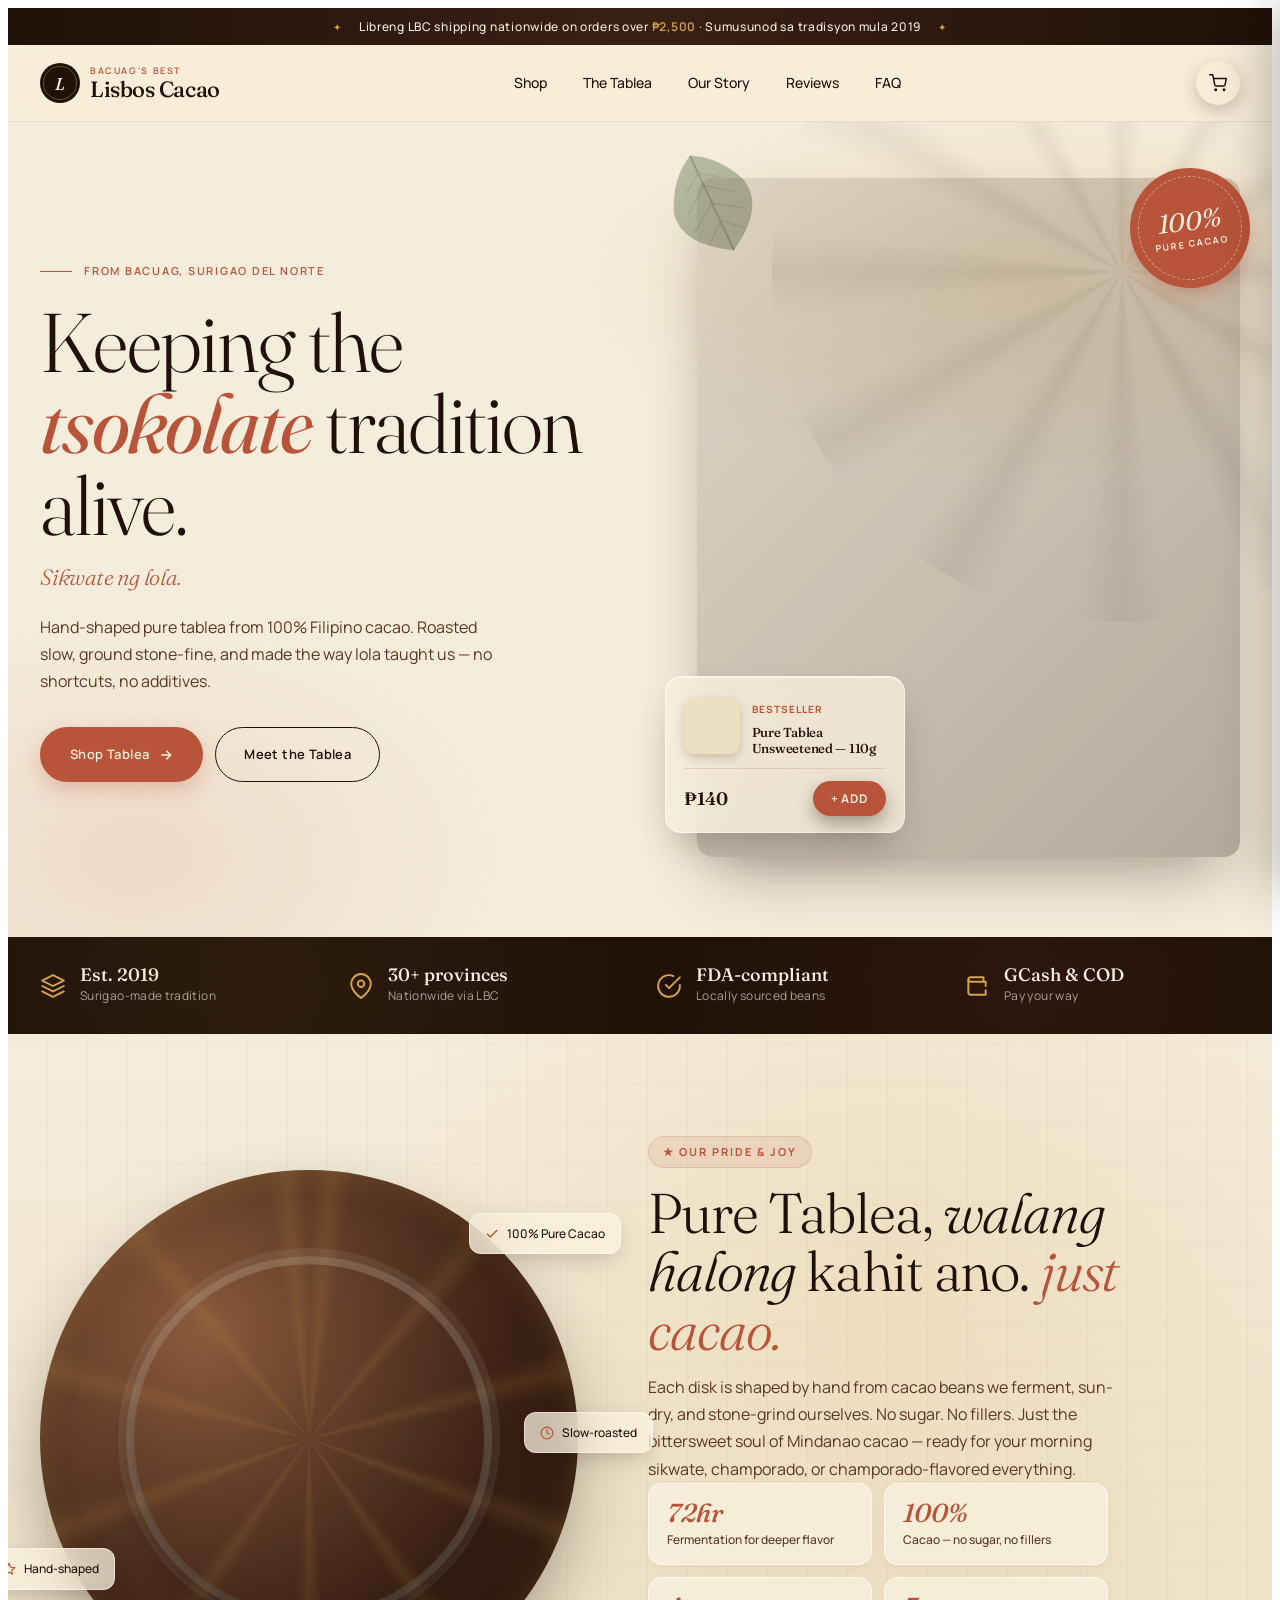
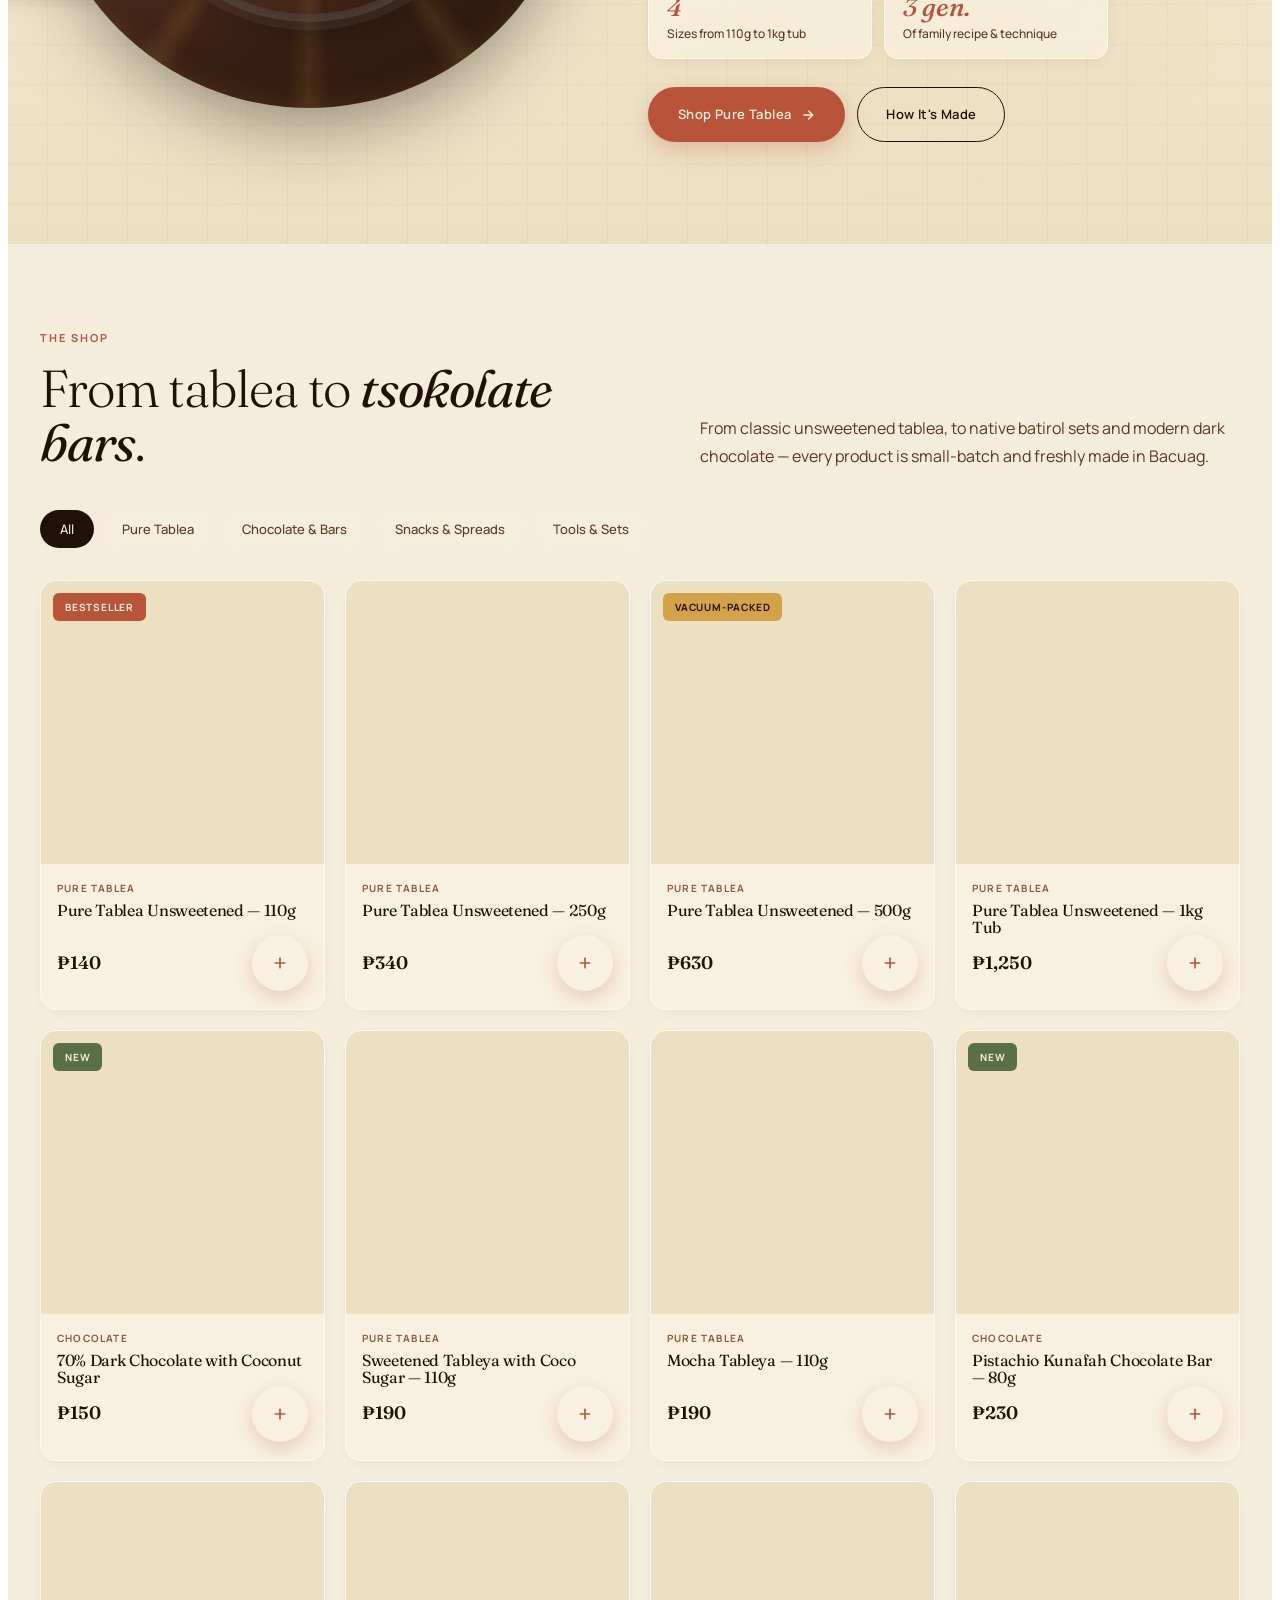
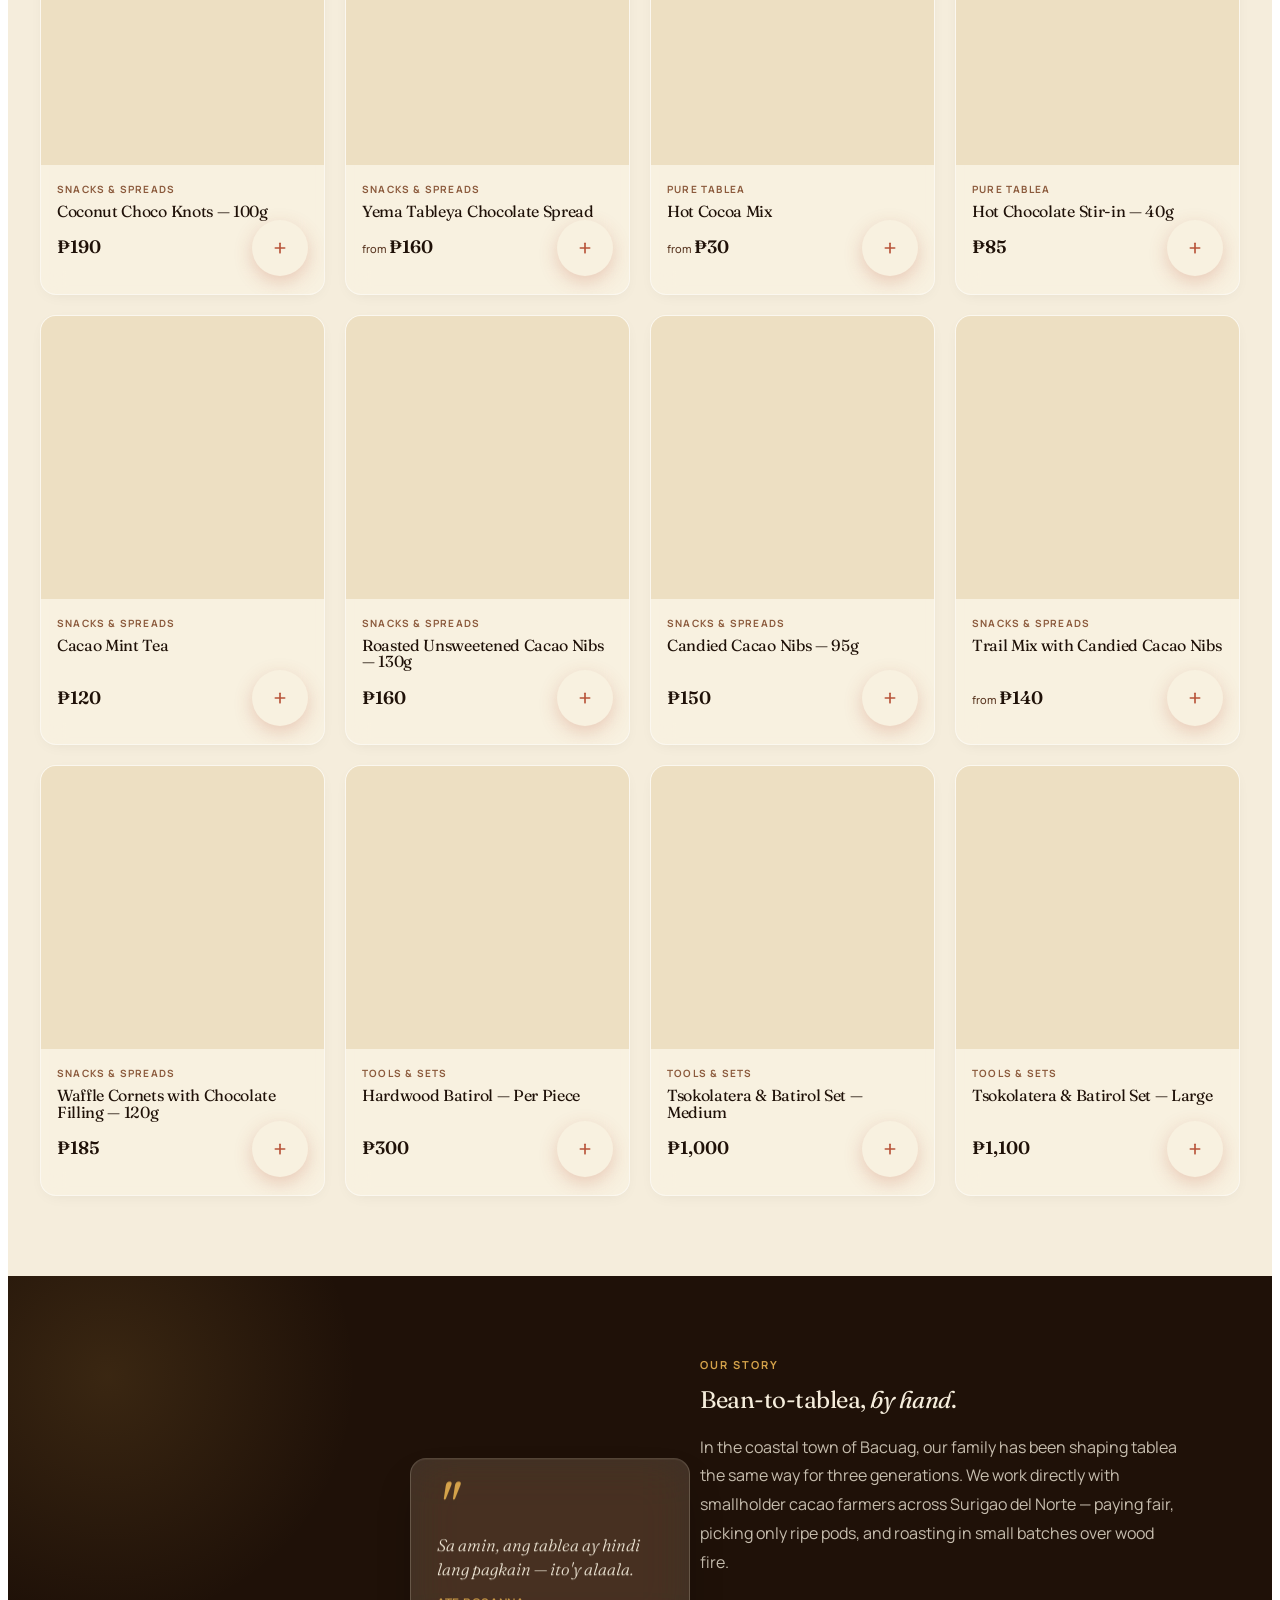
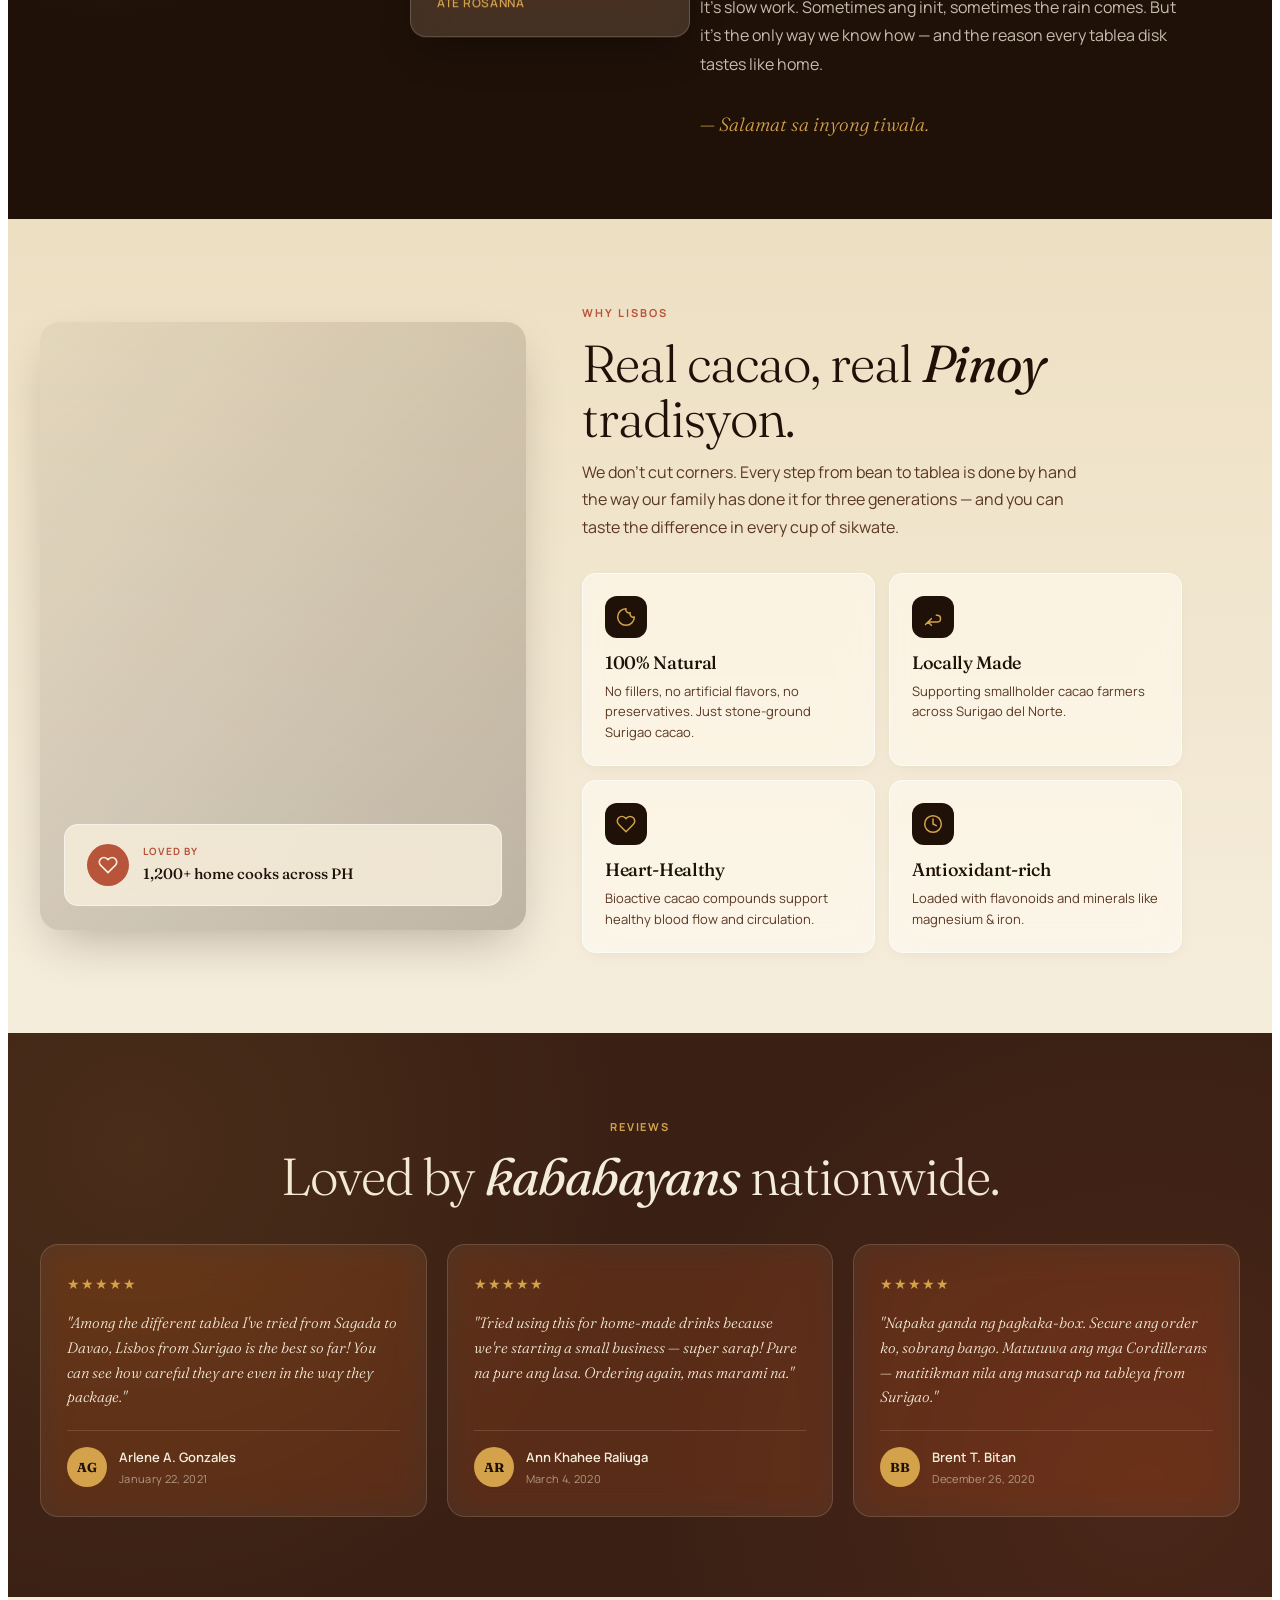
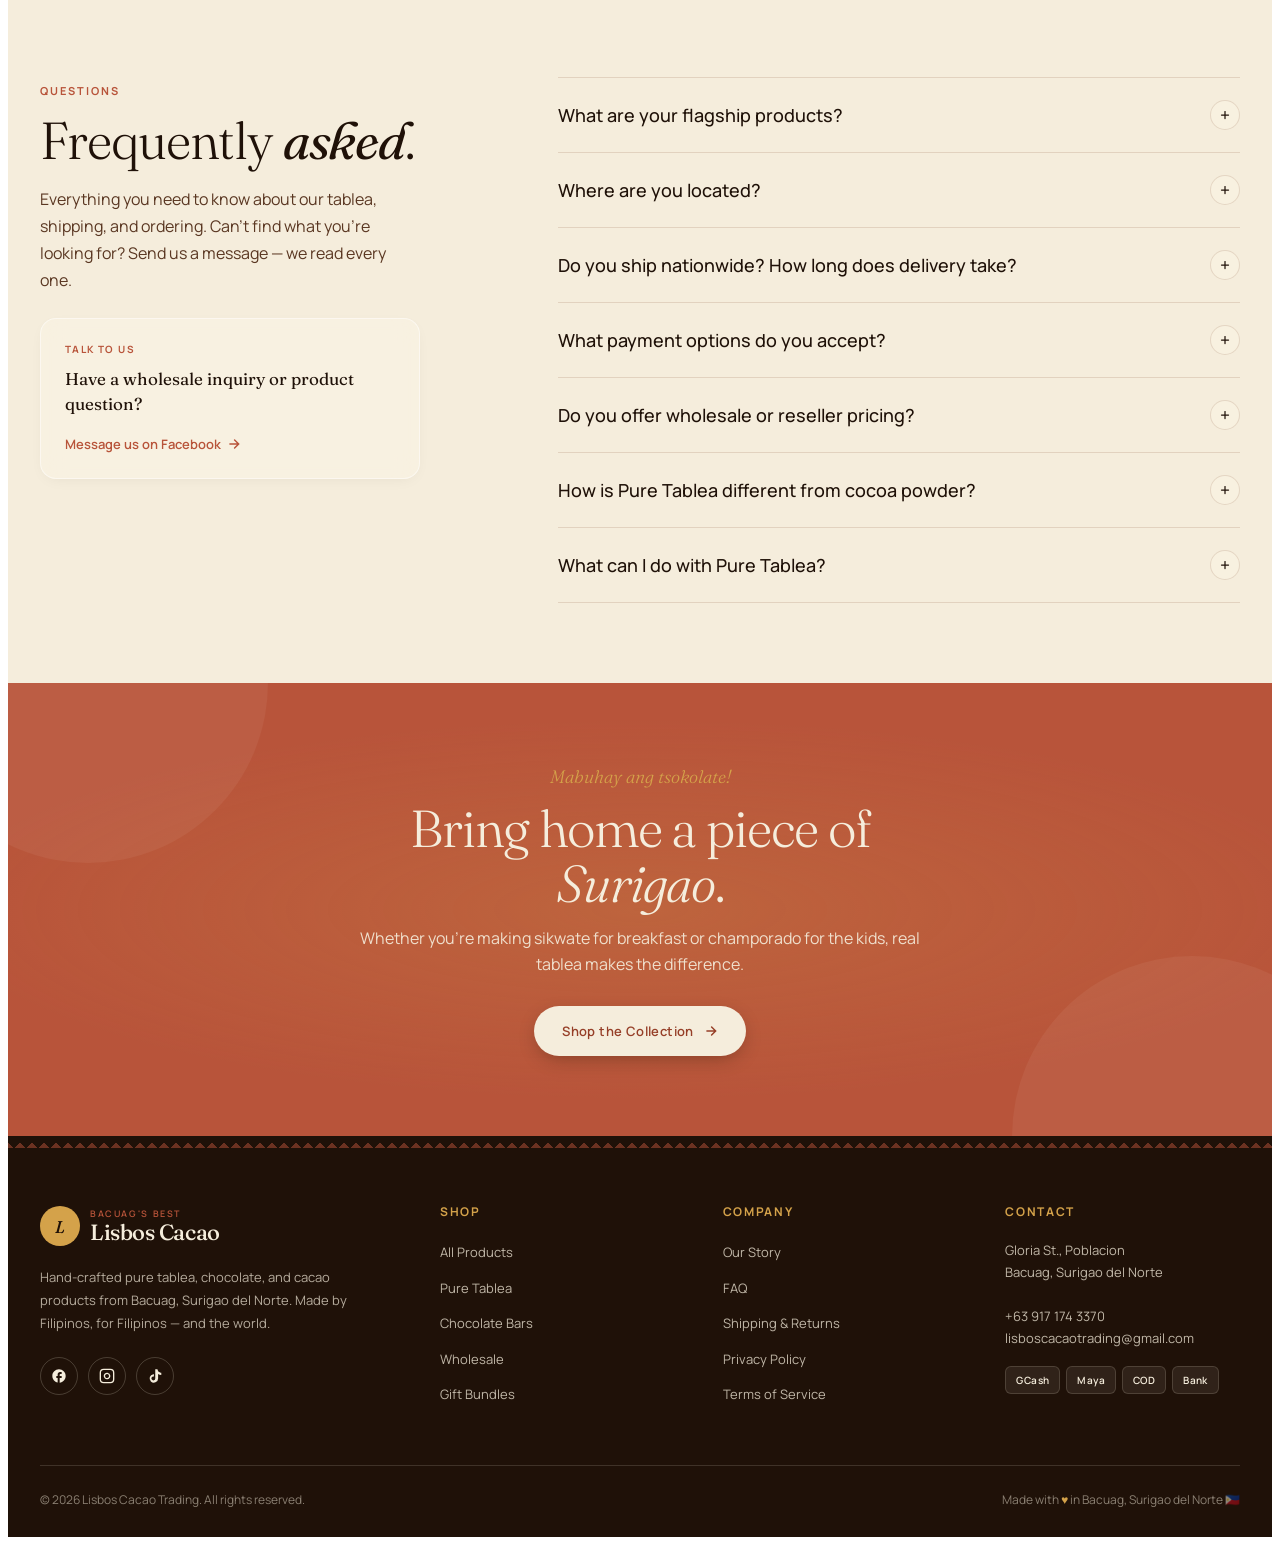
==== index.html @ 941c49b7 "Initial Lisbos Cacao website" ====
<!DOCTYPE html>
<html lang="en">
<head>
    <meta charset="UTF-8">
    <meta name="viewport" content="width=device-width, initial-scale=1.0">
    <title>Lisbos Cacao</title>

    <link rel="preconnect" href="https://fonts.googleapis.com">
    <link rel="preconnect" href="https://fonts.gstatic.com" crossorigin>

    <link rel="stylesheet" href="./css/style.css">
</head>
<body>

  <div class="lc-checkout-modal" id="lcCheckoutModal">
  <div class="lc-checkout-box">
    <button class="lc-checkout-close" onclick="lcCloseCheckout()">×</button>

    <h3>Checkout</h3>
    <p class="lc-checkout-sub">Complete your order details below.</p>

    <form id="lcCheckoutForm">
      <input type="text" id="lcCustomerName" placeholder="Full name" required>
      <input type="tel" id="lcCustomerPhone" placeholder="Phone number" required>
      <textarea id="lcCustomerAddress" placeholder="Complete delivery address" required></textarea>

      <select id="lcPaymentMethod" required>
        <option value="">Select payment method</option>
        <option value="GCash">GCash</option>
        <option value="COD">Cash on Delivery</option>
      </select>

      <textarea id="lcOrderNotes" placeholder="Order notes (optional)"></textarea>

      <button type="submit" class="lc-btn lc-btn-primary">
        Confirm & Send via Messenger
      </button>
    </form>
  </div>
</div>
  <div class="lc-app">

  <div class="lc-announce">
    <span>Libreng LBC shipping nationwide on orders over <strong>₱2,500</strong> · Sumusunod sa tradisyon mula 2019</span>
  </div>

  <header class="lc-header">
    <nav class="lc-nav">
      <a href="#" class="lc-logo">
        <span class="lc-logo-mark">L</span>
        <span class="lc-logo-text">
          <small>Bacuag's Best</small>
          <span>Lisbos Cacao</span>
        </span>
      </a>
      <ul class="lc-nav-links">
        <li><a href="#shop">Shop</a></li>
        <li><a href="#featured">The Tablea</a></li>
        <li><a href="#story">Our Story</a></li>
        <li><a href="#reviews">Reviews</a></li>
        <li><a href="#faq">FAQ</a></li>
      </ul>
      <div class="lc-nav-actions">
        <button class="lc-cart-btn" onclick="lcOpenCart()" aria-label="Open cart">
          <svg width="18" height="18" viewBox="0 0 24 24" fill="none" stroke="currentColor" stroke-width="2" stroke-linecap="round" stroke-linejoin="round"><circle cx="9" cy="21" r="1"/><circle cx="20" cy="21" r="1"/><path d="M1 1h4l2.68 13.39a2 2 0 0 0 2 1.61h9.72a2 2 0 0 0 2-1.61L23 6H6"/></svg>
          <span class="lc-cart-count lc-hidden" id="lcCartCount">0</span>
        </button>
        <button class="lc-mobile-toggle" aria-label="Menu">
          <svg width="20" height="20" viewBox="0 0 24 24" fill="none" stroke="currentColor" stroke-width="2"><line x1="3" y1="12" x2="21" y2="12"/><line x1="3" y1="6" x2="21" y2="6"/><line x1="3" y1="18" x2="21" y2="18"/></svg>
        </button>
      </div>
    </nav>
  </header>

  <section class="lc-hero">
    <div class="lc-hero-rays"></div>
    <div class="lc-hero-inner">
      <div>
        <div class="lc-hero-tag">From Bacuag, Surigao del Norte</div>
        <h1>Keeping the <em>tsokolate</em> tradition alive.</h1>
        <div class="lc-hero-sub">Sikwate ng lola.</div>
        <p>Hand-shaped pure tablea from 100% Filipino cacao. Roasted slow, ground stone-fine, and made the way lola taught us — no shortcuts, no additives.</p>
        <div class="lc-hero-ctas">
          <a href="#shop" class="lc-btn lc-btn-primary">
            Shop Tablea
            <svg width="14" height="14" viewBox="0 0 24 24" fill="none" stroke="currentColor" stroke-width="2.5" stroke-linecap="round"><path d="M5 12h14M13 5l7 7-7 7"/></svg>
          </a>
          <a href="#featured" class="lc-btn lc-btn-outline">Meet the Tablea</a>
        </div>
      </div>
      <div class="lc-hero-visual">
        <svg class="lc-hero-leaf" viewBox="0 0 100 100" fill="none">
          <path d="M50 10 Q70 20 80 45 Q85 70 50 90 Q15 70 20 45 Q30 20 50 10 Z" fill="#5A6E47" opacity="0.8"/>
          <path d="M50 10 L50 90" stroke="#3D4D31" stroke-width="1.5"/>
          <path d="M50 25 L35 35 M50 35 L30 50 M50 50 L28 65 M50 65 L35 78 M50 25 L65 35 M50 35 L70 50 M50 50 L72 65 M50 65 L65 78" stroke="#3D4D31" stroke-width="0.8" opacity="0.7"/>
        </svg>
        <div class="lc-hero-img-main"></div>
        <div class="lc-hero-stamp">
          <span class="big">100%</span>
          <span class="small">Pure Cacao</span>
        </div>
        <div class="lc-hero-card">
          <div class="lc-hero-card-top">
            <div class="lc-hero-card-img"></div>
            <div class="lc-hero-card-info">
              <small>Bestseller</small>
              <h4>Pure Tablea Unsweetened — 110g</h4>
            </div>
          </div>
          <div class="lc-hero-card-bottom">
            <div class="lc-hero-card-price">₱140</div>
            <button class="lc-hero-card-btn" onclick="lcAddToCart(1)">+ Add</button>
          </div>
        </div>
      </div>
    </div>
  </section>

  <section class="lc-trust">
    <div class="lc-trust-inner">
      <div class="lc-trust-item">
        <svg width="26" height="26" viewBox="0 0 24 24" fill="none" stroke="currentColor" stroke-width="1.8" stroke-linecap="round" stroke-linejoin="round"><path d="M12 2L2 7l10 5 10-5-10-5z"/><path d="M2 17l10 5 10-5"/><path d="M2 12l10 5 10-5"/></svg>
        <div><strong>Est. 2019</strong><span>Surigao-made tradition</span></div>
      </div>
      <div class="lc-trust-item">
        <svg width="26" height="26" viewBox="0 0 24 24" fill="none" stroke="currentColor" stroke-width="1.8" stroke-linecap="round" stroke-linejoin="round"><path d="M21 10c0 7-9 13-9 13s-9-6-9-13a9 9 0 0 1 18 0z"/><circle cx="12" cy="10" r="3"/></svg>
        <div><strong>30+ provinces</strong><span>Nationwide via LBC</span></div>
      </div>
      <div class="lc-trust-item">
        <svg width="26" height="26" viewBox="0 0 24 24" fill="none" stroke="currentColor" stroke-width="1.8" stroke-linecap="round" stroke-linejoin="round"><path d="M22 11.08V12a10 10 0 1 1-5.93-9.14"/><polyline points="22 4 12 14.01 9 11.01"/></svg>
        <div><strong>FDA-compliant</strong><span>Locally sourced beans</span></div>
      </div>
      <div class="lc-trust-item">
        <svg width="26" height="26" viewBox="0 0 24 24" fill="none" stroke="currentColor" stroke-width="1.8" stroke-linecap="round" stroke-linejoin="round"><path d="M20 12V8H6a2 2 0 0 1-2-2c0-1.1.9-2 2-2h12v4"/><path d="M4 6v12c0 1.1.9 2 2 2h14v-4"/></svg>
        <div><strong>GCash &amp; COD</strong><span>Pay your way</span></div>
      </div>
    </div>
  </section>

  <section class="lc-featured" id="featured">
    <div class="lc-featured-inner">
      <div class="lc-featured-visual">
        <div class="lc-featured-circle"></div>
        <div class="lc-featured-product"></div>
        <div class="lc-chip-float lc-chip-1">
          <svg width="14" height="14" viewBox="0 0 24 24" fill="none" stroke="currentColor" stroke-width="2.5" stroke-linecap="round"><polyline points="20 6 9 17 4 12"/></svg>
          100% Pure Cacao
        </div>
        <div class="lc-chip-float lc-chip-2">
          <svg width="14" height="14" viewBox="0 0 24 24" fill="none" stroke="currentColor" stroke-width="2" stroke-linecap="round" stroke-linejoin="round"><path d="M12 2L9 9l-7 .75L7.5 14l-1.5 7L12 17.75 18 21l-1.5-7L22 9.75 15 9z"/></svg>
          Hand-shaped
        </div>
        <div class="lc-chip-float lc-chip-3">
          <svg width="14" height="14" viewBox="0 0 24 24" fill="none" stroke="currentColor" stroke-width="2" stroke-linecap="round" stroke-linejoin="round"><circle cx="12" cy="12" r="10"/><path d="M12 6v6l4 2"/></svg>
          Slow-roasted
        </div>
      </div>
      <div class="lc-featured-content">
        <span class="lc-featured-eyebrow">★ Our Pride &amp; Joy</span>
        <h2>Pure Tablea, <em>walang halong</em> kahit ano. <span class="lc-just">just cacao.</span></h2>
        <p class="lc-featured-sub">Each disk is shaped by hand from cacao beans we ferment, sun-dry, and stone-grind ourselves. No sugar. No fillers. Just the bittersweet soul of Mindanao cacao — ready for your morning sikwate, champorado, or champorado-flavored everything.</p>
        <div class="lc-featured-facts">
          <div class="lc-fact">
            <div class="lc-fact-num"><em>72hr</em></div>
            <div class="lc-fact-lbl">Fermentation for deeper flavor</div>
          </div>
          <div class="lc-fact">
            <div class="lc-fact-num"><em>100%</em></div>
            <div class="lc-fact-lbl">Cacao — no sugar, no fillers</div>
          </div>
          <div class="lc-fact">
            <div class="lc-fact-num"><em>4</em></div>
            <div class="lc-fact-lbl">Sizes from 110g to 1kg tub</div>
          </div>
          <div class="lc-fact">
            <div class="lc-fact-num"><em>3 gen.</em></div>
            <div class="lc-fact-lbl">Of family recipe &amp; technique</div>
          </div>
        </div>
        <div class="lc-hero-ctas">
          <a href="#shop" class="lc-btn lc-btn-primary">
            Shop Pure Tablea
            <svg width="14" height="14" viewBox="0 0 24 24" fill="none" stroke="currentColor" stroke-width="2.5" stroke-linecap="round"><path d="M5 12h14M13 5l7 7-7 7"/></svg>
          </a>
          <a href="#story" class="lc-btn lc-btn-outline">How It's Made</a>
        </div>
      </div>
    </div>
  </section>

  <section class="lc-section" id="shop">
    <div class="lc-section-head-row">
      <div>
        <div class="lc-section-eyebrow">The Shop</div>
        <h2>From tablea to <em>tsokolate bars</em>.</h2>
      </div>
      <p class="lc-section-intro">From classic unsweetened tablea, to native batirol sets and modern dark chocolate — every product is small-batch and freshly made in Bacuag.</p>
    </div>

    <div class="lc-filter-row" id="lcFilters">
      <button class="lc-chip lc-active" data-cat="all">All</button>
      <button class="lc-chip" data-cat="tablea">Pure Tablea</button>
      <button class="lc-chip" data-cat="chocolate">Chocolate &amp; Bars</button>
      <button class="lc-chip" data-cat="snacks">Snacks &amp; Spreads</button>
      <button class="lc-chip" data-cat="tools">Tools &amp; Sets</button>
    </div>

    <div class="lc-products-grid" id="lcProductsGrid"></div>
  </section>

  <section class="lc-story" id="story">
    <div class="lc-story-grid">
      <div class="lc-story-img">
        <div class="lc-story-quote">
          <div class="lc-story-quote-mark">"</div>
          <p>Sa amin, ang tablea ay hindi lang pagkain — ito'y alaala.</p>
          <div class="lc-story-quote-author">ATE ROSANNA</div>
        </div>
      </div>
      <div class="lc-story-content">
        <div class="lc-section-eyebrow">Our Story</div>
        <h2>Bean-to-tablea, <em>by hand</em>.</h2>
        <p>In the coastal town of Bacuag, our family has been shaping tablea the same way for three generations. We work directly with smallholder cacao farmers across Surigao del Norte — paying fair, picking only ripe pods, and roasting in small batches over wood fire.</p>
        <p>It's slow work. Sometimes ang init, sometimes the rain comes. But it's the only way we know how — and the reason every tablea disk tastes like home.</p>
        <div class="lc-story-sign">— Salamat sa inyong tiwala.</div>
      </div>
    </div>
  </section>

  <section class="lc-why-section" id="why">
    <div class="lc-section">
      <div class="lc-why-grid">
        <div class="lc-why-image">
          <div class="lc-why-image-badge">
            <div class="lc-why-image-badge-icon">
              <svg width="20" height="20" viewBox="0 0 24 24" fill="none" stroke="currentColor" stroke-width="2" stroke-linecap="round" stroke-linejoin="round"><path d="M20.84 4.61a5.5 5.5 0 0 0-7.78 0L12 5.67l-1.06-1.06a5.5 5.5 0 0 0-7.78 7.78l1.06 1.06L12 21.23l7.78-7.78 1.06-1.06a5.5 5.5 0 0 0 0-7.78z"/></svg>
            </div>
            <div class="lc-why-image-badge-text">
              <small>Loved by</small>
              <strong>1,200+ home cooks across PH</strong>
            </div>
          </div>
        </div>
        <div class="lc-why-content">
          <div class="lc-section-eyebrow">Why Lisbos</div>
          <h2>Real cacao, real <em>Pinoy</em> tradisyon.</h2>
          <p>We don't cut corners. Every step from bean to tablea is done by hand the way our family has done it for three generations — and you can taste the difference in every cup of sikwate.</p>
          <div class="lc-why-cards">
            <div class="lc-why-card">
              <div class="lc-why-icon">
                <svg width="20" height="20" viewBox="0 0 24 24" fill="none" stroke="currentColor" stroke-width="1.8" stroke-linecap="round" stroke-linejoin="round"><path d="M12 2a10 10 0 1 0 10 10 4 4 0 0 1-5-5 4 4 0 0 1-5-5z"/></svg>
              </div>
              <h3>100% Natural</h3>
              <p>No fillers, no artificial flavors, no preservatives. Just stone-ground Surigao cacao.</p>
            </div>
            <div class="lc-why-card">
              <div class="lc-why-icon">
                <svg width="20" height="20" viewBox="0 0 24 24" fill="none" stroke="currentColor" stroke-width="1.8" stroke-linecap="round" stroke-linejoin="round"><path d="M3 21l3-3m0 0l4-4m-4 4l4 4m-4-4h11a4 4 0 0 0 0-8h-1"/></svg>
              </div>
              <h3>Locally Made</h3>
              <p>Supporting smallholder cacao farmers across Surigao del Norte.</p>
            </div>
            <div class="lc-why-card">
              <div class="lc-why-icon">
                <svg width="20" height="20" viewBox="0 0 24 24" fill="none" stroke="currentColor" stroke-width="1.8" stroke-linecap="round" stroke-linejoin="round"><path d="M20.84 4.61a5.5 5.5 0 0 0-7.78 0L12 5.67l-1.06-1.06a5.5 5.5 0 0 0-7.78 7.78l1.06 1.06L12 21.23l7.78-7.78 1.06-1.06a5.5 5.5 0 0 0 0-7.78z"/></svg>
              </div>
              <h3>Heart-Healthy</h3>
              <p>Bioactive cacao compounds support healthy blood flow and circulation.</p>
            </div>
            <div class="lc-why-card">
              <div class="lc-why-icon">
                <svg width="20" height="20" viewBox="0 0 24 24" fill="none" stroke="currentColor" stroke-width="1.8" stroke-linecap="round" stroke-linejoin="round"><circle cx="12" cy="12" r="10"/><path d="M12 6v6l4 2"/></svg>
              </div>
              <h3>Antioxidant-rich</h3>
              <p>Loaded with flavonoids and minerals like magnesium &amp; iron.</p>
            </div>
          </div>
        </div>
      </div>
    </div>
  </section>

  <section class="lc-reviews-section" id="reviews">
    <div class="lc-section">
      <div class="lc-section-head-center">
        <div class="lc-section-eyebrow">Reviews</div>
        <h2>Loved by <em>kababayans</em> nationwide.</h2>
      </div>
      <div class="lc-reviews-grid">
        <div class="lc-review-card">
          <div class="lc-review-stars">★★★★★</div>
          <blockquote>"Among the different tablea I've tried from Sagada to Davao, Lisbos from Surigao is the best so far! You can see how careful they are even in the way they package."</blockquote>
          <div class="lc-review-meta">
            <div class="lc-review-avatar">AG</div>
            <div>
              <div class="lc-review-name">Arlene A. Gonzales</div>
              <div class="lc-review-date">January 22, 2021</div>
            </div>
          </div>
        </div>
        <div class="lc-review-card">
          <div class="lc-review-stars">★★★★★</div>
          <blockquote>"Tried using this for home-made drinks because we're starting a small business — super sarap! Pure na pure ang lasa. Ordering again, mas marami na."</blockquote>
          <div class="lc-review-meta">
            <div class="lc-review-avatar">AR</div>
            <div>
              <div class="lc-review-name">Ann Khahee Raliuga</div>
              <div class="lc-review-date">March 4, 2020</div>
            </div>
          </div>
        </div>
        <div class="lc-review-card">
          <div class="lc-review-stars">★★★★★</div>
          <blockquote>"Napaka ganda ng pagkaka-box. Secure ang order ko, sobrang bango. Matutuwa ang mga Cordillerans — matitikman nila ang masarap na tableya from Surigao."</blockquote>
          <div class="lc-review-meta">
            <div class="lc-review-avatar">BB</div>
            <div>
              <div class="lc-review-name">Brent T. Bitan</div>
              <div class="lc-review-date">December 26, 2020</div>
            </div>
          </div>
        </div>
      </div>
    </div>
  </section>

  <section class="lc-faq-section" id="faq">
    <div class="lc-section">
      <div class="lc-faq-grid">
        <div class="lc-faq-side">
          <div class="lc-section-eyebrow">Questions</div>
          <h2>Frequently <em>asked</em>.</h2>
          <p>Everything you need to know about our tablea, shipping, and ordering. Can't find what you're looking for? Send us a message — we read every one.</p>
          <div class="lc-faq-contact">
            <small>Talk to us</small>
            <p>Have a wholesale inquiry or product question?</p>
            <a href="https://www.facebook.com/lisbostablea/" target="_blank" rel="noopener">
              Message us on Facebook
              <svg width="14" height="14" viewBox="0 0 24 24" fill="none" stroke="currentColor" stroke-width="2.5" stroke-linecap="round"><path d="M5 12h14M13 5l7 7-7 7"/></svg>
            </a>
          </div>
        </div>
        <div class="lc-faq-list" id="lcFaqList"></div>
      </div>
    </div>
  </section>

  <section class="lc-cta-strip">
    <div class="lc-cta-inner">
      <div class="lc-cta-strip-tag">Mabuhay ang tsokolate!</div>
      <h2>Bring home a piece of <em>Surigao</em>.</h2>
      <p>Whether you're making sikwate for breakfast or champorado for the kids, real tablea makes the difference.</p>
      <a href="#shop" class="lc-btn lc-btn-primary">
        Shop the Collection
        <svg width="14" height="14" viewBox="0 0 24 24" fill="none" stroke="currentColor" stroke-width="2.5" stroke-linecap="round"><path d="M5 12h14M13 5l7 7-7 7"/></svg>
      </a>
    </div>
  </section>

  <footer class="lc-footer">
    <div class="lc-footer-grid">
      <div class="lc-footer-brand">
        <a href="#" class="lc-logo">
          <span class="lc-logo-mark">L</span>
          <span class="lc-logo-text">
            <small>Bacuag's Best</small>
            <span>Lisbos Cacao</span>
          </span>
        </a>
        <p>Hand-crafted pure tablea, chocolate, and cacao products from Bacuag, Surigao del Norte. Made by Filipinos, for Filipinos — and the world.</p>
        <div class="lc-footer-socials">
          <a href="https://www.facebook.com/lisbostablea/" aria-label="Facebook">
            <svg width="16" height="16" viewBox="0 0 24 24" fill="currentColor"><path d="M22 12c0-5.52-4.48-10-10-10S2 6.48 2 12c0 4.84 3.44 8.87 8 9.8V15H8v-3h2V9.5C10 7.57 11.57 6 13.5 6H16v3h-2c-.55 0-1 .45-1 1v2h3v3h-3v6.95c5.05-.5 9-4.76 9-9.95z"/></svg>
          </a>
          <a href="#" aria-label="Instagram">
            <svg width="16" height="16" viewBox="0 0 24 24" fill="none" stroke="currentColor" stroke-width="2"><rect x="2" y="2" width="20" height="20" rx="5" ry="5"/><path d="M16 11.37A4 4 0 1 1 12.63 8 4 4 0 0 1 16 11.37z"/><line x1="17.5" y1="6.5" x2="17.51" y2="6.5"/></svg>
          </a>
          <a href="#" aria-label="TikTok">
            <svg width="16" height="16" viewBox="0 0 24 24" fill="currentColor"><path d="M19.59 6.69a4.83 4.83 0 0 1-3.77-4.25V2h-3.45v13.67a2.89 2.89 0 0 1-5.2 1.74 2.89 2.89 0 0 1 2.31-4.64 2.93 2.93 0 0 1 .88.13V9.4a6.84 6.84 0 0 0-1-.05A6.33 6.33 0 0 0 5.8 20.1a6.34 6.34 0 0 0 10.86-4.43V9.06a8.16 8.16 0 0 0 4.77 1.52v-3.4a4.85 4.85 0 0 1-1.84-.49z"/></svg>
          </a>
        </div>  
      </div>
      <div class="lc-footer-col">
        <h4>Shop</h4>
        <ul>
          <li><a href="#shop">All Products</a></li>
          <li><a href="#shop">Pure Tablea</a></li>
          <li><a href="#shop">Chocolate Bars</a></li>
          <li><a href="#shop">Wholesale</a></li>
          <li><a href="#shop">Gift Bundles</a></li>
        </ul>
      </div>
      <div class="lc-footer-col">
        <h4>Company</h4>
        <ul>
          <li><a href="#story">Our Story</a></li>
          <li><a href="#faq">FAQ</a></li>
          <li><a href="#">Shipping &amp; Returns</a></li>
          <li><a href="#">Privacy Policy</a></li>
          <li><a href="#">Terms of Service</a></li>
        </ul>
      </div>
      <div class="lc-footer-col">
        <h4>Contact</h4>
        <p>Gloria St., Poblacion<br>Bacuag, Surigao del Norte<br><br>+63 917 174 3370<br>lisboscacaotrading@gmail.com</p>
        <div class="lc-payment-row">
          <span class="lc-pay-badge">GCash</span>
          <span class="lc-pay-badge">Maya</span>
          <span class="lc-pay-badge">COD</span>
          <span class="lc-pay-badge">Bank</span>
        </div>
      </div>
    </div>
    <div class="lc-footer-bottom">
      <div>© 2026 Lisbos Cacao Trading. All rights reserved.</div>
      <div>Made with <span>♥</span> in Bacuag, Surigao del Norte 🇵🇭</div>
    </div>
  </footer>

  <div class="lc-cart-overlay" id="lcCartOverlay" onclick="lcCloseCart()"></div>
  <aside class="lc-cart-drawer" id="lcCartDrawer" aria-label="Shopping cart">
    <div class="lc-cart-head">
      <h3>Your Cart</h3>
      <button class="lc-close-cart" onclick="lcCloseCart()" aria-label="Close cart">
        <svg width="16" height="16" viewBox="0 0 24 24" fill="none" stroke="currentColor" stroke-width="2.5" stroke-linecap="round"><line x1="18" y1="6" x2="6" y2="18"/><line x1="6" y1="6" x2="18" y2="18"/></svg>
      </button>
    </div>
    <div class="lc-cart-items" id="lcCartItems"></div>
    <div class="lc-cart-foot" id="lcCartFoot" style="display:none;">
      <div class="lc-cart-row"><span>Subtotal</span><span id="lcSubtotal">₱0.00</span></div>
      <div class="lc-cart-row"><span>Shipping</span><span id="lcShipping">Calculated at checkout</span></div>
      <div class="lc-cart-row lc-total"><span>Total</span><span id="lcTotal">₱0.00</span></div>
      <button class="lc-btn lc-btn-primary" onclick="lcCheckout()">
        Checkout
        <svg width="14" height="14" viewBox="0 0 24 24" fill="none" stroke="currentColor" stroke-width="2.5" stroke-linecap="round"><path d="M5 12h14M13 5l7 7-7 7"/></svg>
      </button>
      <div class="lc-shipping-note">Free LBC shipping on orders ₱2,500+ · COD &amp; GCash accepted</div>
    </div>
  </aside>

  <div class="lc-toast" id="lcToast">
    <svg width="16" height="16" viewBox="0 0 24 24" fill="none" stroke="currentColor" stroke-width="2.5" stroke-linecap="round" stroke-linejoin="round"><polyline points="20 6 9 17 4 12"/></svg>
    <span id="lcToastText">Added to cart</span>
  </div>

</div>
<script src="./js/main.js"></script>
</body>
</html>
---- css/style.css ----
@import url('https://fonts.googleapis.com/css2?family=Fraunces:ital,opsz,wght@0,9..144,300..700;1,9..144,300..700&family=Manrope:wght@300..700&display=swap');

.lc-app, .lc-app * { box-sizing: border-box; }
.lc-app {
  --lc-cream: #F5EDDC;
  --lc-cream-light: #FAF3E3;
  --lc-cream-warm: #EDDFC2;
  --lc-cocoa-dark: #1F1108;
  --lc-cocoa: #3A2014;
  --lc-cocoa-mid: #5A3722;
  --lc-warm-brown: #8B5A3C;
  --lc-tan: #C9A176;
  --lc-border-tan: rgba(139, 90, 60, 0.18);
  --lc-terracotta: #B8543A;
  --lc-terracotta-dark: #963F28;
  --lc-gold: #D4A24A;
  --lc-gold-deep: #B07A2A;
  --lc-leaf: #5A6E47;
  --lc-leaf-deep: #3D4D31;
  --lc-serif: 'Fraunces', Georgia, serif;
  --lc-sans: 'Manrope', -apple-system, BlinkMacSystemFont, sans-serif;
  font-family: var(--lc-sans);
  color: var(--lc-cocoa-dark);
  line-height: 1.6;
  font-weight: 400;
  -webkit-font-smoothing: antialiased;
  background: var(--lc-cream);
  overflow-x: hidden;
}
.lc-app h1, .lc-app h2, .lc-app h3, .lc-app h4 {
  font-family: var(--lc-serif);
  font-weight: 400;
  line-height: 1.05;
  letter-spacing: -0.02em;
  margin: 0;
}
.lc-app p { margin: 0; }
.lc-app a { color: inherit; text-decoration: none; }
.lc-app img { max-width: 100%; display: block; }
.lc-app button { font-family: inherit; cursor: pointer; border: none; background: none; }
.lc-app ul { list-style: none; padding: 0; margin: 0; }

.lc-italic-accent {
  font-family: var(--lc-serif);
  font-style: italic;
  font-weight: 300;
  color: var(--lc-terracotta);
}

.lc-announce {
  background: linear-gradient(90deg, var(--lc-cocoa-dark), var(--lc-cocoa) 50%, var(--lc-cocoa-dark));
  color: var(--lc-cream);
  font-size: 12px;
  text-align: center;
  padding: 9px 16px;
  letter-spacing: 0.06em;
  font-weight: 500;
}
.lc-announce::before, .lc-announce::after {
  content: "✦"; color: var(--lc-gold); margin: 0 14px; font-size: 10px;
}
.lc-announce strong { color: var(--lc-gold); font-weight: 600; }

.lc-header {
  position: sticky;
  top: 0;
  z-index: 100;
  background: rgba(245, 237, 220, 0.72);
  backdrop-filter: blur(24px) saturate(180%);
  -webkit-backdrop-filter: blur(24px) saturate(180%);
  border-bottom: 1px solid rgba(139, 90, 60, 0.12);
}
.lc-nav {
  max-width: 1280px;
  margin: 0 auto;
  padding: 16px 32px;
  display: flex;
  align-items: center;
  justify-content: space-between;
  gap: 32px;
}
.lc-logo {
  font-family: var(--lc-serif);
  font-size: 22px;
  font-weight: 500;
  letter-spacing: -0.02em;
  color: var(--lc-cocoa-dark);
  display: flex;
  align-items: center;
  gap: 10px;
}
.lc-logo-mark {
  width: 40px;
  height: 40px;
  border-radius: 50%;
  background: var(--lc-cocoa-dark);
  color: var(--lc-cream);
  display: flex;
  align-items: center;
  justify-content: center;
  font-family: var(--lc-serif);
  font-size: 17px;
  font-weight: 500;
  font-style: italic;
  position: relative;
}
.lc-logo-mark::after {
  content: "";
  position: absolute;
  inset: 3px;
  border-radius: 50%;
  border: 1px solid rgba(212, 162, 74, 0.4);
}
.lc-logo-text { display: flex; flex-direction: column; line-height: 1; gap: 3px; }
.lc-logo-text small {
  font-family: var(--lc-sans);
  font-size: 9px;
  letter-spacing: 0.18em;
  text-transform: uppercase;
  color: var(--lc-terracotta);
  font-weight: 600;
}
.lc-nav-links {
  display: flex;
  gap: 36px;
  font-size: 14px;
  font-weight: 500;
}
.lc-nav-links a {
  position: relative;
  transition: color 0.2s;
  padding: 4px 0;
}
.lc-nav-links a::after {
  content: "";
  position: absolute;
  bottom: -2px;
  left: 0;
  width: 0;
  height: 1.5px;
  background: var(--lc-terracotta);
  transition: width 0.25s;
}
.lc-nav-links a:hover { color: var(--lc-terracotta); }
.lc-nav-links a:hover::after { width: 100%; }
.lc-nav-actions { display: flex; align-items: center; gap: 12px; }
.lc-cart-btn {
  position: relative;
  width: 44px;
  height: 44px;
  border-radius: 50%;
  background: var(--lc-gold);
  color: var(--lc-cocoa-dark);
  border: 1px solid rgba(31, 17, 8, 0.18);
  display: flex;
  align-items: center;
  justify-content: center;
  box-shadow: 0 6px 18px rgba(31, 17, 8, 0.22);
  transition: transform 0.2s, background 0.2s, box-shadow 0.2s;
}
.lc-cart-btn svg {
  display: block;
  color: var(--lc-cocoa-dark);
  stroke: var(--lc-cocoa-dark);
  opacity: 1;
}

.lc-cart-btn:hover svg {
  color: var(--lc-cream);
  stroke: var(--lc-cream);
}
.lc-cart-btn:hover {
  background: var(--lc-cocoa-dark);
  transform: scale(1.08);
  box-shadow: 0 10px 24px rgba(31, 17, 8, 0.35);
}
.lc-cart-count {
  position: absolute;
  top: -2px;
  right: -2px;
  background: var(--lc-gold);
  color: var(--lc-cocoa-dark);
  font-size: 11px;
  font-weight: 700;
  width: 20px;
  height: 20px;
  border-radius: 50%;
  display: flex;
  align-items: center;
  justify-content: center;
  border: 2px solid var(--lc-cream);
}
.lc-cart-count.lc-hidden { display: none; }
.lc-mobile-toggle { display: none; }

.lc-hero {
  position: relative;
  overflow: hidden;
  background:
    radial-gradient(ellipse 60% 40% at 80% 20%, rgba(212, 162, 74, 0.18), transparent 60%),
    radial-gradient(ellipse 50% 50% at 10% 90%, rgba(184, 84, 58, 0.12), transparent 60%),
    var(--lc-cream);
}
.lc-hero-rays {
  position: absolute;
  top: -200px;
  right: -200px;
  width: 700px;
  height: 700px;
  opacity: 0.06;
  pointer-events: none;
  background:
    conic-gradient(from 0deg at 50% 50%,
      var(--lc-cocoa-dark) 0deg, transparent 8deg,
      transparent 22deg, var(--lc-cocoa-dark) 30deg, transparent 38deg,
      transparent 52deg, var(--lc-cocoa-dark) 60deg, transparent 68deg,
      transparent 82deg, var(--lc-cocoa-dark) 90deg, transparent 98deg,
      transparent 112deg, var(--lc-cocoa-dark) 120deg, transparent 128deg,
      transparent 142deg, var(--lc-cocoa-dark) 150deg, transparent 158deg,
      transparent 172deg, var(--lc-cocoa-dark) 180deg, transparent 188deg,
      transparent 202deg, var(--lc-cocoa-dark) 210deg, transparent 218deg,
      transparent 232deg, var(--lc-cocoa-dark) 240deg, transparent 248deg,
      transparent 262deg, var(--lc-cocoa-dark) 270deg, transparent 278deg,
      transparent 292deg, var(--lc-cocoa-dark) 300deg, transparent 308deg,
      transparent 322deg, var(--lc-cocoa-dark) 330deg, transparent 338deg,
      transparent 352deg, var(--lc-cocoa-dark) 360deg);
  border-radius: 50%;
}
.lc-hero-inner {
  position: relative;
  max-width: 1280px;
  margin: 0 auto;
  padding: 56px 32px 80px;
  display: grid;
  grid-template-columns: 1.05fr 0.95fr;
  gap: 56px;
  align-items: center;
}
.lc-hero-tag {
  display: inline-flex;
  align-items: center;
  gap: 12px;
  font-size: 11px;
  font-weight: 600;
  letter-spacing: 0.16em;
  text-transform: uppercase;
  color: var(--lc-terracotta);
  margin-bottom: 22px;
}
.lc-hero-tag::before {
  content: "";
  width: 32px;
  height: 1px;
  background: var(--lc-terracotta);
}
.lc-hero h1 {
  font-size: clamp(44px, 6.5vw, 84px);
  font-weight: 300;
  line-height: 0.98;
  margin-bottom: 14px;
  color: var(--lc-cocoa-dark);
}
.lc-hero h1 em {
  font-style: italic;
  font-weight: 400;
  color: var(--lc-terracotta);
}
.lc-hero-sub {
  font-family: var(--lc-serif);
  font-style: italic;
  font-weight: 300;
  font-size: 22px;
  color: var(--lc-terracotta);
  margin-bottom: 18px;
  letter-spacing: -0.01em;
}
.lc-hero p {
  font-size: 16px;
  color: var(--lc-cocoa-mid);
  margin-bottom: 32px;
  max-width: 470px;
  line-height: 1.7;
}
.lc-hero-ctas { display: flex; gap: 12px; flex-wrap: wrap; }
.lc-btn {
  display: inline-flex;
  align-items: center;
  gap: 10px;
  padding: 15px 28px;
  border-radius: 999px;
  font-size: 13px;
  font-weight: 600;
  letter-spacing: 0.03em;
  transition: all 0.25s;
  cursor: pointer;
  font-family: var(--lc-sans);
}
.lc-btn-primary {
  background: var(--lc-cocoa-dark);
  color: var(--lc-cream);
  box-shadow: 0 6px 20px -6px rgba(31, 17, 8, 0.4);
}
.lc-btn-primary:hover {
  background: var(--lc-terracotta);
  transform: translateY(-2px);
  box-shadow: 0 10px 24px -6px rgba(184, 84, 58, 0.5);
}
.lc-btn-outline {
  background: transparent;
  color: var(--lc-cocoa-dark);
  border: 1.5px solid var(--lc-cocoa-dark);
}
.lc-btn-outline:hover {
  background: var(--lc-cocoa-dark);
  color: var(--lc-cream);
}
.lc-btn svg { transition: transform 0.2s; }
.lc-btn:hover svg { transform: translateX(3px); }

.lc-hero-visual {
  position: relative;
  aspect-ratio: 4/5;
}
.lc-hero-img-main {
  position: absolute;
  inset: 0;
  border-radius: 16px;
  overflow: hidden;
  background:
    linear-gradient(135deg, rgba(31, 17, 8, 0.1), rgba(31, 17, 8, 0.3)),
    url('https://lisboscacao.com/wp-content/uploads/2020/11/20200816_144626.jpg') center/cover;
  box-shadow: 0 30px 60px -20px rgba(31, 17, 8, 0.4);
}
.lc-hero-leaf {
  position: absolute;
  top: -40px;
  left: -50px;
  width: 130px;
  height: 130px;
  opacity: 0.5;
  transform: rotate(-25deg);
  z-index: 0;
}
.lc-hero-card {
  position: absolute;
  bottom: 24px;
  left: -32px;
  width: 240px;
  padding: 18px 18px 16px;
  border-radius: 16px;
  background: rgba(250, 243, 227, 0.72);
  backdrop-filter: blur(24px) saturate(180%);
  -webkit-backdrop-filter: blur(24px) saturate(180%);
  border: 1px solid rgba(255, 255, 255, 0.5);
  box-shadow: 0 20px 40px -12px rgba(31, 17, 8, 0.3), inset 0 1px 0 rgba(255, 255, 255, 0.6);
  z-index: 2;
}
.lc-hero-card-top {
  display: flex;
  align-items: center;
  gap: 12px;
  margin-bottom: 12px;
}
.lc-hero-card-img {
  width: 56px;
  height: 56px;
  border-radius: 10px;
  background: url('https://lisboscacao.com/wp-content/uploads/2020/09/1-2-300x300.webp') center/cover, var(--lc-cream-warm);
  flex-shrink: 0;
  box-shadow: 0 4px 12px -2px rgba(31, 17, 8, 0.25);
}
.lc-hero-card-info { flex: 1; min-width: 0; }
.lc-hero-card-info small {
  font-size: 10px;
  letter-spacing: 0.1em;
  text-transform: uppercase;
  color: var(--lc-terracotta);
  font-weight: 700;
}
.lc-hero-card-info h4 {
  font-size: 13px;
  font-weight: 500;
  line-height: 1.25;
  margin-top: 3px;
  color: var(--lc-cocoa-dark);
}
.lc-hero-card-bottom {
  display: flex;
  align-items: center;
  justify-content: space-between;
  padding-top: 12px;
  border-top: 1px solid rgba(139, 90, 60, 0.18);
}
.lc-hero-card-price {
  font-family: var(--lc-serif);
  font-size: 18px;
  font-weight: 600;
  color: var(--lc-cocoa-dark);
}
.lc-hero-card-btn {
  background: linear-gradient(135deg, #3A2014, #1F1108);
  color: #F5EDDC;
  padding: 9px 18px;
  border-radius: 999px;
  font-size: 12px;
  font-weight: 700;
  letter-spacing: 0.06em;
  text-transform: uppercase;
  border: 1px solid rgba(212,162,74,0.25);
  box-shadow: 0 8px 18px rgba(31,17,8,.35);
  transition: all .25s ease;
}

.lc-hero-card-btn:hover {
  background: linear-gradient(135deg, #B8543A, #963F28);
  color: #F5EDDC;
  transform: translateY(-2px);
  box-shadow: 0 12px 24px rgba(184,84,58,.35);
}
.lc-hero-card-btn:hover { background: var(--lc-terracotta); transform: scale(1.04); }
.lc-hero-stamp {
  position: absolute;
  top: -10px;
  right: -10px;
  width: 120px;
  height: 120px;
  background: var(--lc-terracotta);
  color: var(--lc-cream);
  border-radius: 50%;
  display: flex;
  flex-direction: column;
  align-items: center;
  justify-content: center;
  text-align: center;
  transform: rotate(-8deg);
  font-family: var(--lc-serif);
  line-height: 1.05;
  box-shadow: 0 10px 24px -8px rgba(184, 84, 58, 0.6);
  z-index: 2;
}
.lc-hero-stamp::before {
  content: "";
  position: absolute;
  inset: 8px;
  border-radius: 50%;
  border: 1px dashed rgba(245, 237, 220, 0.5);
}
.lc-hero-stamp .big { font-size: 26px; font-weight: 400; font-style: italic; }
.lc-hero-stamp .small {
  font-size: 9px;
  letter-spacing: 0.18em;
  text-transform: uppercase;
  margin-top: 4px;
  font-family: var(--lc-sans);
  font-weight: 700;
}

.lc-trust {
  background: var(--lc-cocoa-dark);
  color: var(--lc-cream);
  padding: 28px 32px;
  position: relative;
}
.lc-trust::before {
  content: "";
  position: absolute;
  inset: 0;
  background-image:
    radial-gradient(circle at 20% 50%, rgba(212, 162, 74, 0.08), transparent 40%),
    radial-gradient(circle at 80% 50%, rgba(184, 84, 58, 0.08), transparent 40%);
  pointer-events: none;
}
.lc-trust-inner {
  position: relative;
  max-width: 1280px;
  margin: 0 auto;
  display: grid;
  grid-template-columns: repeat(4, 1fr);
  gap: 32px;
  align-items: center;
}
.lc-trust-item { display: flex; align-items: center; gap: 14px; font-size: 13px; }
.lc-trust-item svg { flex-shrink: 0; color: var(--lc-gold); }
.lc-trust-item strong {
  font-family: var(--lc-serif);
  font-size: 18px;
  font-weight: 500;
  display: block;
  color: var(--lc-cream);
  line-height: 1.1;
}
.lc-trust-item span {
  font-size: 12px;
  opacity: 0.65;
  letter-spacing: 0.03em;
}

.lc-featured {
  position: relative;
  padding: 90px 32px;
  overflow: hidden;
  background:
    radial-gradient(circle at 70% 30%, rgba(212, 162, 74, 0.15), transparent 50%),
    linear-gradient(180deg, var(--lc-cream) 0%, var(--lc-cream-warm) 100%);
}
.lc-featured::before {
  content: "";
  position: absolute;
  inset: 0;
  background-image:
    repeating-linear-gradient(0deg, transparent, transparent 39px, rgba(139, 90, 60, 0.05) 39px, rgba(139, 90, 60, 0.05) 40px),
    repeating-linear-gradient(90deg, transparent, transparent 39px, rgba(139, 90, 60, 0.05) 39px, rgba(139, 90, 60, 0.05) 40px);
  pointer-events: none;
}
.lc-featured-inner {
  position: relative;
  max-width: 1280px;
  margin: 0 auto;
  display: grid;
  grid-template-columns: 1fr 1.1fr;
  gap: 70px;
  align-items: center;
}
.lc-featured-visual {
  position: relative;
  aspect-ratio: 1;
}
.lc-featured-circle {
  position: absolute;
  inset: 0;
  border-radius: 50%;
  background:
    radial-gradient(circle at 30% 30%, var(--lc-warm-brown), var(--lc-cocoa) 60%, var(--lc-cocoa-dark));
  box-shadow:
    0 30px 80px -20px rgba(31, 17, 8, 0.5),
    inset 0 4px 30px rgba(212, 162, 74, 0.2);
}
.lc-featured-circle::before {
  content: "";
  position: absolute;
  inset: 0;
  border-radius: 50%;
  background: conic-gradient(from 0deg at 50% 50%,
    transparent 0deg, rgba(212, 162, 74, 0.12) 5deg, transparent 10deg,
    transparent 35deg, rgba(212, 162, 74, 0.12) 40deg, transparent 45deg,
    transparent 70deg, rgba(212, 162, 74, 0.12) 75deg, transparent 80deg,
    transparent 105deg, rgba(212, 162, 74, 0.12) 110deg, transparent 115deg,
    transparent 140deg, rgba(212, 162, 74, 0.12) 145deg, transparent 150deg,
    transparent 175deg, rgba(212, 162, 74, 0.12) 180deg, transparent 185deg,
    transparent 210deg, rgba(212, 162, 74, 0.12) 215deg, transparent 220deg,
    transparent 245deg, rgba(212, 162, 74, 0.12) 250deg, transparent 255deg,
    transparent 280deg, rgba(212, 162, 74, 0.12) 285deg, transparent 290deg,
    transparent 315deg, rgba(212, 162, 74, 0.12) 320deg, transparent 325deg,
    transparent 350deg, rgba(212, 162, 74, 0.12) 355deg, transparent 360deg);
}
.lc-featured-product {
  position: absolute;
  top: 50%;
  left: 50%;
  transform: translate(-50%, -50%);
  width: 65%;
  aspect-ratio: 1;
  border-radius: 50%;
  background: url('https://lisboscacao.com/wp-content/uploads/2020/09/1-2-300x300.webp') center/cover;
  box-shadow:
    0 20px 50px -10px rgba(0, 0, 0, 0.5),
    0 0 0 8px rgba(245, 237, 220, 0.15),
    0 0 0 16px rgba(245, 237, 220, 0.08);
  animation: lc-float 6s ease-in-out infinite;
}
@keyframes lc-float {
  0%, 100% { transform: translate(-50%, -50%) scale(1); }
  50% { transform: translate(-50%, -52%) scale(1.02); }
}
.lc-chip-float {
  position: absolute;
  padding: 10px 15px;
  border-radius: 12px;
  background: rgba(250, 243, 227, 0.75);
  backdrop-filter: blur(20px) saturate(180%);
  -webkit-backdrop-filter: blur(20px) saturate(180%);
  border: 1px solid rgba(255, 255, 255, 0.5);
  box-shadow: 0 8px 24px -6px rgba(31, 17, 8, 0.25);
  display: flex;
  align-items: center;
  gap: 8px;
  font-size: 12px;
  font-weight: 500;
  color: var(--lc-cocoa-dark);
  z-index: 3;
}
.lc-chip-float svg { color: var(--lc-terracotta); flex-shrink: 0; }
.lc-chip-1 { top: 8%; right: -8%; animation: lc-bob 5s ease-in-out infinite; }
.lc-chip-2 { bottom: 22%; left: -10%; animation: lc-bob 5s ease-in-out infinite 1s; }
.lc-chip-3 { top: 45%; right: -14%; animation: lc-bob 5s ease-in-out infinite 2s; }
@keyframes lc-bob {
  0%, 100% { transform: translateY(0); }
  50% { transform: translateY(-8px); }
}
.lc-featured-content { padding: 12px 0; }
.lc-featured-eyebrow {
  display: inline-flex;
  align-items: center;
  gap: 10px;
  font-size: 11px;
  font-weight: 700;
  letter-spacing: 0.18em;
  text-transform: uppercase;
  color: var(--lc-terracotta);
  margin-bottom: 16px;
  padding: 6px 14px;
  border-radius: 999px;
  background: rgba(184, 84, 58, 0.1);
  border: 1px solid rgba(184, 84, 58, 0.18);
}
.lc-featured h2 {
  font-size: clamp(36px, 4.5vw, 56px);
  font-weight: 300;
  color: var(--lc-cocoa-dark);
  margin-bottom: 14px;
}
.lc-featured h2 em { font-style: italic; }
.lc-featured h2 .lc-just {
  font-style: italic;
  font-weight: 300;
  color: var(--lc-terracotta);
}
.lc-featured-sub {
  font-size: 16px;
  color: var(--lc-cocoa-mid);
  line-height: 1.7;
  max-width: 480px;
  margin-bottom: 28px;
}
.lc-featured-facts {
  display: grid;
  grid-template-columns: 1fr 1fr;
  gap: 12px;
  margin-bottom: 28px;
  max-width: 460px;
}
.lc-fact {
  padding: 16px 18px;
  border-radius: 14px;
  background: rgba(250, 243, 227, 0.7);
  backdrop-filter: blur(12px);
  -webkit-backdrop-filter: blur(12px);
  border: 1px solid rgba(255, 255, 255, 0.6);
  box-shadow: 0 4px 16px -4px rgba(31, 17, 8, 0.08);
}
.lc-fact-num {
  font-family: var(--lc-serif);
  font-size: 26px;
  font-weight: 500;
  color: var(--lc-cocoa-dark);
  line-height: 1;
  margin-bottom: 6px;
}
.lc-fact-num em { font-style: italic; color: var(--lc-terracotta); }
.lc-fact-lbl {
  font-size: 12px;
  color: var(--lc-cocoa-mid);
  font-weight: 500;
  line-height: 1.35;
}

.lc-section {
  max-width: 1280px;
  margin: 0 auto;
  padding: 80px 32px;
}
.lc-section-eyebrow {
  display: inline-block;
  font-size: 11px;
  font-weight: 700;
  letter-spacing: 0.18em;
  text-transform: uppercase;
  color: var(--lc-terracotta);
  margin-bottom: 14px;
}
.lc-section h2 {
  font-size: clamp(34px, 4.5vw, 52px);
  font-weight: 300;
  color: var(--lc-cocoa-dark);
}
.lc-section h2 em { font-style: italic; font-weight: 400; }
.lc-section-intro {
  color: var(--lc-cocoa-mid);
  font-size: 16px;
  max-width: 540px;
  margin-top: 14px;
  line-height: 1.7;
}
.lc-section-head-row {
  display: flex;
  align-items: flex-end;
  justify-content: space-between;
  gap: 40px;
  margin-bottom: 40px;
}
.lc-section-head-row .lc-section-intro { margin-bottom: 0; margin-top: 0; }
.lc-section-head-center {
  text-align: center;
  margin-bottom: 40px;
}

.lc-filter-row {
  display: flex;
  gap: 8px;
  flex-wrap: wrap;
  margin-bottom: 32px;
}
.lc-chip {
  padding: 10px 20px;
  border: 1px solid var(--lc-border-tan);
  background: rgba(250, 243, 227, 0.5);
  backdrop-filter: blur(8px);
  -webkit-backdrop-filter: blur(8px);
  border-radius: 999px;
  font-size: 13px;
  font-weight: 500;
  color: var(--lc-cocoa-mid);
  transition: all 0.2s;
  font-family: var(--lc-sans);
}
.lc-chip:hover {
  border-color: var(--lc-cocoa-dark);
  color: var(--lc-cocoa-dark);
}
.lc-chip.lc-active {
  background: var(--lc-cocoa-dark);
  color: var(--lc-cream);
  border-color: var(--lc-cocoa-dark);
}
.lc-products-grid {
  display: grid;
  grid-template-columns: repeat(4, 1fr);
  gap: 20px;
}
.lc-product-card {
  background: rgba(250, 243, 227, 0.6);
  backdrop-filter: blur(12px);
  -webkit-backdrop-filter: blur(12px);
  border: 1px solid rgba(255, 255, 255, 0.5);
  border-radius: 16px;
  overflow: hidden;
  transition: all 0.3s;
  display: flex;
  flex-direction: column;
  box-shadow: 0 4px 16px -6px rgba(31, 17, 8, 0.08);
}
.lc-product-card:hover {
  transform: translateY(-6px);
  border-color: rgba(184, 84, 58, 0.4);
  box-shadow: 0 20px 40px -16px rgba(31, 17, 8, 0.3);
}
.lc-product-img {
  aspect-ratio: 1;
  background: var(--lc-cream-warm);
  position: relative;
  overflow: hidden;
}
.lc-product-img img {
  width: 100%;
  height: 100%;
  object-fit: cover;
  transition: transform 0.5s;
}
.lc-product-card:hover .lc-product-img img { transform: scale(1.08); }
.lc-product-tag {
  position: absolute;
  top: 12px;
  left: 12px;
  background: rgba(250, 243, 227, 0.85);
  backdrop-filter: blur(8px);
  -webkit-backdrop-filter: blur(8px);
  color: var(--lc-cocoa-dark);
  font-size: 10px;
  font-weight: 700;
  letter-spacing: 0.08em;
  text-transform: uppercase;
  padding: 5px 11px;
  border-radius: 6px;
  border: 1px solid rgba(255, 255, 255, 0.5);
}
.lc-product-tag.lc-best { background: var(--lc-terracotta); color: var(--lc-cream); border-color: transparent; }
.lc-product-tag.lc-new { background: var(--lc-leaf); color: var(--lc-cream); border-color: transparent; }
.lc-product-tag.lc-gold { background: var(--lc-gold); color: var(--lc-cocoa-dark); border-color: transparent; }
.lc-product-body {
  padding: 16px 16px 18px;
  flex: 1;
  display: flex;
  flex-direction: column;
}
.lc-product-cat {
  font-size: 10px;
  letter-spacing: 0.12em;
  text-transform: uppercase;
  color: var(--lc-warm-brown);
  margin-bottom: 6px;
  font-weight: 700;
}
.lc-product-title {
  font-family: var(--lc-serif);
  font-size: 16px;
  font-weight: 500;
  line-height: 1.25;
  margin-bottom: 12px;
  color: var(--lc-cocoa-dark);
  flex: 1;
}
.lc-product-foot {
  display: flex;
  align-items: center;
  justify-content: space-between;
  gap: 12px;
}
.lc-product-foot {
  display: flex;
  align-items: center;
  justify-content: space-between;
  gap: 12px;
}

.lc-product-foot .lc-add-btn {
  flex-shrink: 0;
}
.lc-product-price {
  font-size: 18px;
  font-weight: 600;
  color: var(--lc-cocoa-dark);
  font-family: var(--lc-serif);
}
.lc-product-price .lc-from {
  font-size: 11px;
  color: var(--lc-cocoa-mid);
  font-family: var(--lc-sans);
  font-weight: 500;
  margin-right: 2px;
}
.lc-add-btn {
  background: var(--lc-terracotta);
  color: var(--lc-cream);
  width: 42px;
  height: 42px;
  border-radius: 50%;
  display: flex;
  align-items: center;
  justify-content: center;
  font-size: 18px;
  font-weight: 700;
  border: 1px solid rgba(31, 17, 8, 0.12);
  box-shadow: 0 6px 18px rgba(184, 84, 58, 0.25);
  transition: all 0.25s ease;
}

.lc-add-btn:hover {
  background: var(--lc-cocoa-dark);
  color: var(--lc-cream);
  transform: scale(1.08);
}
.lc-add-btn:hover {
  background: var(--lc-terracotta);
  transform: rotate(90deg) scale(1.08);
}

.lc-story {
  background: var(--lc-cocoa-dark);
  color: var(--lc-cream);
  position: relative;
  overflow: hidden;
}
.lc-story::before {
  content: "";
  position: absolute;
  top: -150px;
  left: -150px;
  width: 500px;
  height: 500px;
  background: radial-gradient(circle, rgba(212, 162, 74, 0.15), transparent 70%);
  border-radius: 50%;
  pointer-events: none;
}
.lc-story-grid {
  max-width: 1280px;
  margin: 0 auto;
  display: grid;
  grid-template-columns: 1fr 1fr;
  align-items: stretch;
  position: relative;
}
.lc-story-img {
  background: url('https://lisboscacao.com/wp-content/uploads/2021/11/IMG_20211107_102006.webp') center/cover;
  min-height: 520px;
  position: relative;
}
.lc-story-img::after {
  content: "";
  position: absolute;
  inset: 0;
  background: linear-gradient(to right, transparent 50%, rgba(31, 17, 8, 0.4));
}
.lc-story-quote {
  position: absolute;
  top: 50%;
  right: -50px;
  transform: translateY(-50%);
  max-width: 280px;
  padding: 24px 26px;
  border-radius: 16px;
  background: rgba(245, 237, 220, 0.15);
  backdrop-filter: blur(24px) saturate(180%);
  -webkit-backdrop-filter: blur(24px) saturate(180%);
  border: 1px solid rgba(245, 237, 220, 0.2);
  box-shadow: 0 20px 40px -10px rgba(0, 0, 0, 0.3);
  z-index: 2;
}
.lc-story-quote-mark {
  font-family: var(--lc-serif);
  font-style: italic;
  font-size: 56px;
  line-height: 0.8;
  color: var(--lc-gold);
  margin-bottom: 6px;
}
.lc-story-quote p {
  font-family: var(--lc-serif);
  font-size: 17px;
  font-style: italic;
  line-height: 1.4;
  color: var(--lc-cream);
  margin-bottom: 12px;
  font-weight: 300;
}
.lc-story-quote-author {
  font-family: var(--lc-sans);
  font-size: 12px;
  font-weight: 600;
  letter-spacing: 0.06em;
  color: var(--lc-gold);
}
.lc-story-content {
  padding: 80px 60px;
  display: flex;
  flex-direction: column;
  justify-content: center;
  position: relative;
}
.lc-story-content .lc-section-eyebrow { color: var(--lc-gold); }
.lc-story-content h2 { color: var(--lc-cream); margin-bottom: 20px; }
.lc-story-content p {
  color: rgba(245, 237, 220, 0.78);
  font-size: 16px;
  line-height: 1.8;
  margin-bottom: 16px;
  max-width: 480px;
}
.lc-story-sign {
  font-family: var(--lc-serif);
  font-style: italic;
  font-weight: 300;
  font-size: 19px;
  color: var(--lc-gold);
  margin-top: 14px;
}

.lc-why-section {
  background: linear-gradient(180deg, var(--lc-cream-warm), var(--lc-cream));
  position: relative;
}
.lc-why-section .lc-section {
  padding: 80px 32px;
}
.lc-why-grid {
  display: grid;
  grid-template-columns: 0.85fr 1.15fr;
  gap: 56px;
  align-items: center;
}
.lc-why-image {
  position: relative;
  aspect-ratio: 4/5;
  border-radius: 20px;
  overflow: hidden;
  background:
    linear-gradient(135deg, rgba(31, 17, 8, 0.05), rgba(31, 17, 8, 0.25)),
    url('https://lisboscacao.com/wp-content/uploads/2021/11/IMG_20210902_104107.webp') center/cover;
  box-shadow: 0 20px 50px -15px rgba(31, 17, 8, 0.3);
}
.lc-why-image-badge {
  position: absolute;
  bottom: 24px;
  left: 24px;
  right: 24px;
  padding: 18px 22px;
  border-radius: 14px;
  background: rgba(245, 237, 220, 0.85);
  backdrop-filter: blur(20px) saturate(180%);
  -webkit-backdrop-filter: blur(20px) saturate(180%);
  border: 1px solid rgba(255, 255, 255, 0.5);
  display: flex;
  align-items: center;
  gap: 14px;
}
.lc-why-image-badge-icon {
  width: 42px;
  height: 42px;
  border-radius: 50%;
  background: var(--lc-terracotta);
  color: var(--lc-cream);
  display: flex;
  align-items: center;
  justify-content: center;
  flex-shrink: 0;
}
.lc-why-image-badge-text small {
  font-size: 10px;
  font-weight: 700;
  letter-spacing: 0.12em;
  text-transform: uppercase;
  color: var(--lc-terracotta);
  display: block;
  margin-bottom: 2px;
}
.lc-why-image-badge-text strong {
  font-family: var(--lc-serif);
  font-size: 15px;
  font-weight: 500;
  color: var(--lc-cocoa-dark);
  line-height: 1.3;
}
.lc-why-content {
  max-width: 600px;
}
.lc-why-content h2 { margin-bottom: 14px; }
.lc-why-content > p {
  color: var(--lc-cocoa-mid);
  font-size: 16px;
  line-height: 1.7;
  margin-bottom: 32px;
  max-width: 500px;
}
.lc-why-cards {
  display: grid;
  grid-template-columns: 1fr 1fr;
  gap: 14px;
}
.lc-why-card {
  text-align: left;
  padding: 22px 22px;
  border-radius: 14px;
  background: rgba(255, 255, 255, 0.5);
  backdrop-filter: blur(16px) saturate(150%);
  -webkit-backdrop-filter: blur(16px) saturate(150%);
  border: 1px solid rgba(255, 255, 255, 0.6);
  box-shadow: 0 4px 16px -6px rgba(31, 17, 8, 0.08);
  transition: all 0.3s;
}
.lc-why-card:hover {
  transform: translateY(-3px);
  border-color: rgba(184, 84, 58, 0.4);
  box-shadow: 0 14px 28px -10px rgba(31, 17, 8, 0.18);
}
.lc-why-icon {
  width: 42px;
  height: 42px;
  border-radius: 12px;
  background: var(--lc-cocoa-dark);
  color: var(--lc-gold);
  display: flex;
  align-items: center;
  justify-content: center;
  margin-bottom: 16px;
}
.lc-why-card h3 {
  font-size: 18px;
  font-weight: 500;
  margin-bottom: 8px;
}
.lc-why-card p {
  color: var(--lc-cocoa-mid);
  font-size: 13px;
  line-height: 1.6;
}

.lc-reviews-section {
  background: var(--lc-cocoa);
  color: var(--lc-cream);
  position: relative;
  overflow: hidden;
}
.lc-reviews-section::before {
  content: "";
  position: absolute;
  inset: 0;
  background:
    radial-gradient(circle at 10% 20%, rgba(212, 162, 74, 0.1), transparent 40%),
    radial-gradient(circle at 90% 80%, rgba(184, 84, 58, 0.12), transparent 40%);
  pointer-events: none;
}
.lc-reviews-section .lc-section-eyebrow { color: var(--lc-gold); }
.lc-reviews-section h2 { color: var(--lc-cream); }
.lc-reviews-grid {
  display: grid;
  grid-template-columns: repeat(3, 1fr);
  gap: 20px;
  position: relative;
}
.lc-review-card {
  background: rgba(245, 237, 220, 0.08);
  backdrop-filter: blur(16px) saturate(180%);
  -webkit-backdrop-filter: blur(16px) saturate(180%);
  border: 1px solid rgba(245, 237, 220, 0.15);
  border-radius: 18px;
  padding: 28px 26px;
  display: flex;
  flex-direction: column;
  transition: transform 0.3s;
}
.lc-review-card:hover { transform: translateY(-4px); }
.lc-review-stars {
  display: flex;
  gap: 3px;
  color: var(--lc-gold);
  margin-bottom: 16px;
  font-size: 14px;
  letter-spacing: 1px;
}
.lc-review-card blockquote {
  font-family: var(--lc-serif);
  font-size: 15px;
  font-style: italic;
  line-height: 1.65;
  color: var(--lc-cream);
  margin: 0 0 20px;
  flex: 1;
  font-weight: 300;
}
.lc-review-meta {
  display: flex;
  align-items: center;
  gap: 12px;
  padding-top: 16px;
  border-top: 1px solid rgba(245, 237, 220, 0.15);
}
.lc-review-avatar {
  width: 40px;
  height: 40px;
  border-radius: 50%;
  background: var(--lc-gold);
  color: var(--lc-cocoa-dark);
  display: flex;
  align-items: center;
  justify-content: center;
  font-weight: 700;
  font-size: 13px;
  font-family: var(--lc-serif);
}
.lc-review-name {
  font-weight: 600;
  font-size: 13px;
  color: var(--lc-cream);
}
.lc-review-date {
  font-size: 11px;
  color: rgba(245, 237, 220, 0.55);
  letter-spacing: 0.03em;
  margin-top: 2px;
}

.lc-faq-section { background: var(--lc-cream); }
.lc-faq-section .lc-section { padding: 80px 32px; }
.lc-faq-grid {
  display: grid;
  grid-template-columns: 0.8fr 1.2fr;
  gap: 64px;
  align-items: flex-start;
}
.lc-faq-side {
  position: sticky;
  top: 100px;
}
.lc-faq-side h2 { margin-bottom: 18px; }
.lc-faq-side p {
  color: var(--lc-cocoa-mid);
  font-size: 16px;
  line-height: 1.7;
  margin-bottom: 24px;
  max-width: 380px;
}
.lc-faq-contact {
  padding: 22px 24px;
  border-radius: 16px;
  background: rgba(250, 243, 227, 0.7);
  backdrop-filter: blur(12px);
  -webkit-backdrop-filter: blur(12px);
  border: 1px solid rgba(255, 255, 255, 0.5);
  box-shadow: 0 4px 16px -6px rgba(31, 17, 8, 0.08);
  max-width: 380px;
}
.lc-faq-contact small {
  font-size: 10px;
  font-weight: 700;
  letter-spacing: 0.14em;
  text-transform: uppercase;
  color: var(--lc-terracotta);
  display: block;
  margin-bottom: 10px;
}
.lc-faq-contact p {
  font-family: var(--lc-serif);
  font-size: 17px;
  color: var(--lc-cocoa-dark);
  line-height: 1.45;
  margin-bottom: 14px;
  max-width: 100%;
}
.lc-faq-contact a {
  display: inline-flex;
  align-items: center;
  gap: 6px;
  font-size: 13px;
  font-weight: 600;
  color: var(--lc-terracotta);
  transition: gap 0.2s;
}
.lc-faq-contact a:hover { gap: 10px; }
.lc-faq-list {}
.lc-faq-item {
  border-bottom: 1px solid var(--lc-border-tan);
}
.lc-faq-item:first-child { border-top: 1px solid var(--lc-border-tan); }
.lc-faq-q {
  width: 100%;
  text-align: left;
  padding: 22px 0;
  display: flex;
  align-items: center;
  justify-content: space-between;
  gap: 20px;
  font-family: var(--lc-serif);
  font-size: 18px;
  font-weight: 500;
  color: var(--lc-cocoa-dark);
  transition: color 0.2s;
}
.lc-faq-q:hover { color: var(--lc-terracotta); }
.lc-faq-q-icon {
  flex-shrink: 0;
  width: 30px;
  height: 30px;
  border-radius: 50%;
  border: 1px solid var(--lc-border-tan);
  display: flex;
  align-items: center;
  justify-content: center;
  transition: all 0.3s;
  background: rgba(250, 243, 227, 0.6);
}
.lc-faq-item.lc-open .lc-faq-q-icon {
  background: var(--lc-terracotta);
  color: var(--lc-cream);
  border-color: var(--lc-terracotta);
  transform: rotate(45deg);
}
.lc-faq-a {
  max-height: 0;
  overflow: hidden;
  transition: max-height 0.3s, padding 0.3s;
  color: var(--lc-cocoa-mid);
  font-size: 15px;
  line-height: 1.75;
}
.lc-faq-item.lc-open .lc-faq-a {
  max-height: 500px;
  padding: 0 0 22px;
}

.lc-cta-strip {
  background:
    radial-gradient(ellipse 80% 60% at 50% 50%, rgba(212, 162, 74, 0.2), transparent 70%),
    var(--lc-terracotta);
  color: var(--lc-cream);
  padding: 80px 32px;
  text-align: center;
  position: relative;
  overflow: hidden;
}
.lc-cta-strip::before, .lc-cta-strip::after {
  content: "";
  position: absolute;
  width: 360px;
  height: 360px;
  border-radius: 50%;
  background: rgba(245, 237, 220, 0.06);
  pointer-events: none;
}
.lc-cta-strip::before { top: -180px; left: -100px; }
.lc-cta-strip::after { bottom: -180px; right: -100px; }
.lc-cta-inner { position: relative; max-width: 600px; margin: 0 auto; }
.lc-cta-strip-tag {
  font-family: var(--lc-serif);
  font-style: italic;
  font-weight: 300;
  font-size: 18px;
  color: var(--lc-gold);
  margin-bottom: 10px;
  display: inline-block;
}
.lc-cta-strip h2 {
  font-size: clamp(34px, 4.5vw, 52px);
  font-weight: 300;
  margin-bottom: 16px;
  color: var(--lc-cream);
}
.lc-cta-strip h2 em { font-style: italic; }
.lc-cta-strip p {
  font-size: 16px;
  opacity: 0.9;
  margin-bottom: 28px;
}
.lc-cta-strip .lc-btn-primary {
  background: var(--lc-cream);
  color: var(--lc-terracotta-dark);
}
.lc-cta-strip .lc-btn-primary:hover {
  background: var(--lc-cocoa-dark);
  color: var(--lc-cream);
}

.lc-footer {
  background: var(--lc-cocoa-dark);
  color: var(--lc-cream);
  padding: 70px 32px 28px;
  position: relative;
  overflow: hidden;
}
.lc-footer::before {
  content: "";
  position: absolute;
  top: 0; left: 0; right: 0;
  height: 12px;
  background-image:
    linear-gradient(45deg, var(--lc-terracotta) 25%, transparent 25%),
    linear-gradient(-45deg, var(--lc-terracotta) 25%, transparent 25%);
  background-size: 12px 12px;
  opacity: 0.5;
}
.lc-footer-grid {
  max-width: 1280px;
  margin: 0 auto;
  display: grid;
  grid-template-columns: 1.5fr 1fr 1fr 1fr;
  gap: 48px;
  padding-bottom: 48px;
  border-bottom: 1px solid rgba(245, 237, 220, 0.15);
}
.lc-footer-brand .lc-logo { color: var(--lc-cream); margin-bottom: 20px; }
.lc-footer-brand .lc-logo-mark { background: var(--lc-gold); color: var(--lc-cocoa-dark); }
.lc-footer-brand p {
  font-size: 13px;
  color: rgba(245, 237, 220, 0.7);
  max-width: 320px;
  margin-bottom: 22px;
  line-height: 1.75;
}
.lc-footer-socials { display: flex; gap: 10px; }
.lc-footer-socials a {
  width: 38px;
  height: 38px;
  border-radius: 50%;
  border: 1px solid rgba(245, 237, 220, 0.2);
  display: flex;
  align-items: center;
  justify-content: center;
  transition: all 0.2s;
}
.lc-footer-socials a:hover {
  background: var(--lc-gold);
  border-color: var(--lc-gold);
  color: var(--lc-cocoa-dark);
  transform: translateY(-2px);
}
.lc-footer-col h4 {
  font-family: var(--lc-sans);
  font-size: 12px;
  font-weight: 700;
  letter-spacing: 0.14em;
  text-transform: uppercase;
  margin-bottom: 20px;
  color: var(--lc-gold);
}
.lc-footer-col li { margin-bottom: 10px; }
.lc-footer-col a {
  color: rgba(245, 237, 220, 0.75);
  font-size: 13px;
  transition: color 0.15s;
}
.lc-footer-col a:hover { color: var(--lc-cream); }
.lc-footer-col p {
  color: rgba(245, 237, 220, 0.75);
  font-size: 13px;
  line-height: 1.7;
}
.lc-payment-row {
  display: flex;
  gap: 6px;
  margin-top: 16px;
  flex-wrap: wrap;
}
.lc-pay-badge {
  background: rgba(245, 237, 220, 0.08);
  border: 1px solid rgba(245, 237, 220, 0.15);
  border-radius: 6px;
  padding: 5px 10px;
  font-size: 10px;
  font-weight: 600;
  color: var(--lc-cream);
  letter-spacing: 0.04em;
}
.lc-footer-bottom {
  max-width: 1280px;
  margin: 24px auto 0;
  display: flex;
  justify-content: space-between;
  align-items: center;
  font-size: 12px;
  color: rgba(245, 237, 220, 0.5);
  flex-wrap: wrap;
  gap: 12px;
}
.lc-footer-bottom span { color: var(--lc-gold); }

.lc-cart-overlay {
  position: fixed;
  inset: 0;
  background: rgba(31, 17, 8, 0.5);
  backdrop-filter: blur(6px);
  -webkit-backdrop-filter: blur(6px);
  opacity: 0;
  pointer-events: none;
  transition: opacity 0.3s;
  z-index: 9998;
}
.lc-cart-overlay.lc-open { opacity: 1; pointer-events: auto; }
.lc-cart-drawer {
  position: fixed;
  top: 0;
  right: 0;
  height: 100vh;
  width: 100%;
  max-width: 440px;
  background: var(--lc-cream);
  transform: translateX(100%);
  transition: transform 0.35s cubic-bezier(0.4, 0, 0.2, 1);
  z-index: 9999;
  display: flex;
  flex-direction: column;
  box-shadow: -20px 0 50px -10px rgba(31, 17, 8, 0.3);
}
.lc-cart-drawer.lc-open { transform: translateX(0); }
.lc-cart-head {
  padding: 22px 26px;
  border-bottom: 1px solid var(--lc-border-tan);
  display: flex;
  align-items: center;
  justify-content: space-between;
  background: rgba(250, 243, 227, 0.6);
  backdrop-filter: blur(12px);
  -webkit-backdrop-filter: blur(12px);
}
.lc-cart-head h3 { font-family: var(--lc-serif); font-size: 22px; font-weight: 500; }
.lc-close-cart {
  width: 38px; height: 38px;
  border-radius: 50%;
  background: var(--lc-cream-warm);
  display: flex; align-items: center; justify-content: center;
  transition: all 0.2s;
}
.lc-close-cart:hover { background: var(--lc-cocoa-dark); color: var(--lc-cream); }
.lc-cart-items { flex: 1; overflow-y: auto; padding: 14px 26px; }
.lc-cart-empty {
  text-align: center;
  padding: 70px 32px;
  color: var(--lc-cocoa-mid);
}
.lc-cart-empty svg { width: 56px; height: 56px; margin: 0 auto 18px; opacity: 0.3; }
.lc-cart-empty p { margin-bottom: 22px; font-size: 14px; }
.lc-cart-empty .lc-btn,
.lc-cart-empty .lc-btn-primary {
  background: var(--lc-terracotta);
  color: var(--lc-cream);
  border: 1px solid var(--lc-terracotta);
  box-shadow: 0 8px 20px rgba(184, 84, 58, 0.28);
  opacity: 1;
}

.lc-cart-empty .lc-btn:hover,
.lc-cart-empty .lc-btn-primary:hover {
  background: var(--lc-cocoa-dark);
  color: var(--lc-cream);
  border-color: var(--lc-cocoa-dark);
}
.lc-cart-item {
  display: grid;
  grid-template-columns: 64px 1fr auto;
  gap: 14px;
  padding: 14px 0;
  border-bottom: 1px solid var(--lc-border-tan);
  align-items: center;
}
.lc-cart-item:last-child { border-bottom: 0; }
.lc-cart-item-img {
  width: 64px; height: 64px;
  border-radius: 10px;
  background: var(--lc-cream-warm);
  overflow: hidden;
}
.lc-cart-item-img img { width: 100%; height: 100%; object-fit: cover; }
.lc-cart-item-info h5 {
  font-family: var(--lc-serif);
  font-size: 14px;
  font-weight: 500;
  margin-bottom: 8px;
  line-height: 1.25;
}
.lc-qty-row {
  display: inline-flex;
  align-items: center;
  border: 1px solid var(--lc-border-tan);
  border-radius: 999px;
  overflow: hidden;
}
.lc-qty-row button {
  width: 26px; height: 26px;
  color: var(--lc-cocoa-dark);
  transition: background 0.15s;
}
.lc-qty-row button:hover { background: var(--lc-cream-warm); }
.lc-qty-row span {
  padding: 0 10px;
  font-size: 12px;
  font-weight: 600;
  min-width: 28px;
  text-align: center;
}
.lc-cart-item-end {
  display: flex; flex-direction: column;
  align-items: flex-end;
  gap: 6px;
}
.lc-cart-item-price {
  font-family: var(--lc-serif);
  font-size: 15px;
  font-weight: 600;
}
.lc-remove-btn {
  font-size: 11px;
  color: var(--lc-warm-brown);
  text-decoration: underline;
  transition: color 0.15s;
}
.lc-remove-btn:hover { color: var(--lc-terracotta); }
.lc-cart-foot {
  padding: 22px 26px;
  border-top: 1px solid var(--lc-border-tan);
  background: var(--lc-cream-light);
}
.lc-cart-row {
  display: flex;
  justify-content: space-between;
  margin-bottom: 10px;
  font-size: 14px;
}
.lc-cart-row.lc-total {
  font-family: var(--lc-serif);
  font-size: 19px;
  font-weight: 600;
  padding-top: 12px;
  border-top: 1px solid var(--lc-border-tan);
  margin-top: 4px;
  margin-bottom: 18px;
}
.lc-cart-foot .lc-btn-primary {
  width: 100%;
  justify-content: center;
  padding: 16px;
  font-size: 14px;
  font-weight: 600;

  background: var(--lc-terracotta);
  color: var(--lc-cream);

  border: none;
  border-radius: 999px;

  box-shadow: 0 10px 24px rgba(184,84,58,.28);
  transition: all .25s ease;
}

.lc-cart-foot .lc-btn-primary:hover {
  background: var(--lc-cocoa-dark);
  color: var(--lc-cream);
  transform: translateY(-2px);
}

.lc-cart-foot .lc-btn-primary svg {
  stroke: var(--lc-cream);
}
.lc-shipping-note {
  font-size: 11px;
  color: var(--lc-cocoa-mid);
  text-align: center;
  margin-top: 10px;
}

.lc-toast {
  position: fixed;
  bottom: 28px;
  left: 50%;
  transform: translateX(-50%) translateY(20px);
  background: var(--lc-cocoa-dark);
  color: var(--lc-cream);
  padding: 13px 22px;
  border-radius: 999px;
  font-size: 13px;
  font-weight: 500;
  z-index: 10000;
  opacity: 0;
  transition: all 0.3s;
  display: flex;
  align-items: center;
  gap: 10px;
  box-shadow: 0 12px 32px -10px rgba(31, 17, 8, 0.6);
  border: 1px solid rgba(245, 237, 220, 0.15);
}
.lc-toast.lc-show {
  opacity: 1;
  transform: translateX(-50%) translateY(0);
}
.lc-toast svg { color: var(--lc-gold); }

@media (max-width: 1024px) {
  .lc-hero-inner { grid-template-columns: 1fr; gap: 70px; padding: 50px 24px 70px; }
  .lc-hero-visual { max-width: 460px; margin: 0 auto; width: 100%; }
  .lc-products-grid { grid-template-columns: repeat(3, 1fr); }
  .lc-why-grid { grid-template-columns: 1fr; gap: 48px; }
  .lc-why-image { max-width: 460px; margin: 0 auto; }
  .lc-reviews-grid { grid-template-columns: repeat(2, 1fr); }
  .lc-story-grid { grid-template-columns: 1fr; }
  .lc-story-img { min-height: 360px; }
  .lc-story-content { padding: 60px 36px; }
  .lc-story-quote { right: 20px; top: auto; bottom: 30px; transform: none; max-width: 240px; }
  .lc-featured-inner { grid-template-columns: 1fr; gap: 56px; text-align: center; }
  .lc-featured-visual { max-width: 440px; margin: 0 auto; width: 100%; }
  .lc-featured-facts { margin: 0 auto 28px; }
  .lc-featured-eyebrow, .lc-featured-sub { margin-left: auto; margin-right: auto; }
  .lc-faq-grid { grid-template-columns: 1fr; gap: 40px; }
  .lc-faq-side { position: static; }
  .lc-footer-grid { grid-template-columns: 1fr 1fr; gap: 36px; }
  .lc-trust-inner { grid-template-columns: repeat(2, 1fr); gap: 20px; }
}
@media (max-width: 720px) {
  .lc-nav { padding: 14px 20px; }
  .lc-nav-links { display: none; }
  .lc-mobile-toggle {
    display: flex; width: 42px; height: 42px;
    align-items: center; justify-content: center;
    border-radius: 50%; background: var(--lc-cream-warm);
  }
  .lc-announce { font-size: 11px; padding: 7px 12px; }
  .lc-announce::before, .lc-announce::after { display: none; }
  .lc-hero-inner { padding: 36px 20px 70px; gap: 60px; }
  .lc-hero h1 { font-size: 44px; }
  .lc-hero-sub { font-size: 19px; }
  .lc-hero-ctas { flex-direction: column; align-items: stretch; }
  .lc-btn { justify-content: center; }
  .lc-hero-stamp { width: 92px; height: 92px; top: -6px; right: -6px; }
  .lc-hero-stamp .big { font-size: 20px; }
  .lc-hero-card { left: -8px; bottom: 10px; width: 210px; }
  .lc-section { padding: 60px 20px; }
  .lc-featured { padding: 60px 20px; }
  .lc-section-head-row { flex-direction: column; align-items: flex-start; gap: 16px; }
  .lc-products-grid { grid-template-columns: repeat(2, 1fr); gap: 12px; }
  .lc-product-body { padding: 13px 13px 15px; }
  .lc-product-title { font-size: 14px; }
  .lc-product-price { font-size: 16px; }
  .lc-why-cards { grid-template-columns: 1fr; }
  .lc-reviews-grid { grid-template-columns: 1fr; }
  .lc-story-content { padding: 50px 22px; }
  .lc-footer-grid { grid-template-columns: 1fr; gap: 32px; padding-bottom: 32px; }
  .lc-footer-bottom { flex-direction: column; text-align: center; }
  .lc-cart-drawer { max-width: 100%; }
  .lc-cta-strip { padding: 60px 20px; }
  .lc-trust { padding: 22px 20px; }
  .lc-trust-inner { grid-template-columns: 1fr 1fr; gap: 16px; }
  .lc-trust-item { font-size: 12px; gap: 10px; }
  .lc-trust-item strong { font-size: 15px; }
  .lc-chip-float { font-size: 11px; padding: 7px 11px; }
  .lc-chip-1 { right: 0; }
  .lc-chip-2 { left: 0; }
  .lc-chip-3 { right: -6px; }
  .lc-why-section .lc-section { padding: 60px 20px; }
  .lc-faq-section .lc-section { padding: 60px 20px; }
}
.lc-hero-card .lc-hero-card-btn {
  background: var(--lc-terracotta) !important;
  color: var(--lc-cream) !important;
}

.lc-hero-card .lc-hero-card-btn:hover {
  background: var(--lc-cocoa-dark) !important;
  color: var(--lc-cream) !important;
}
/* Hero primary button */
.lc-hero-ctas .lc-btn-primary {
    background: var(--lc-terracotta) !important;
    color: var(--lc-cream) !important;
    border: 2px solid var(--lc-terracotta) !important;
    box-shadow: 0 8px 20px rgba(184, 84, 58, 0.28);
}

.lc-hero-ctas .lc-btn-primary svg {
    stroke: var(--lc-cream) !important;
}

.lc-hero-ctas .lc-btn-primary:hover {
    background: var(--lc-cocoa-dark) !important;
    border-color: var(--lc-cocoa-dark) !important;
    color: var(--lc-cream) !important;
    transform: translateY(-2px);
}

.lc-hero-ctas .lc-btn-primary:hover svg {
    stroke: var(--lc-cream) !important;
}
.lc-add-btn{
    width:56px;
    height:56px;
    border-radius:50%;
    display:flex;
    align-items:center;
    justify-content:center;

    background:transparent;
    border:2px solid var(--lc-terracotta);
    color:var(--lc-terracotta);

    font-size:32px;
    font-weight:300;
    line-height:1;

    cursor:pointer;
    transition:all .25s ease;
}

.lc-add-btn:hover{
    background:var(--lc-terracotta);
    color:var(--lc-cream);
    border-color:var(--lc-terracotta);
    transform:scale(1.08);
    box-shadow:0 10px 24px rgba(184,84,58,.28);
}
.lc-checkout-modal {
  position: fixed;
  inset: 0;
  background: rgba(31,17,8,.55);
  backdrop-filter: blur(8px);
  z-index: 10001;
  display: none;
  align-items: center;
  justify-content: center;
  padding: 20px;
}

.lc-checkout-modal.lc-open {
  display: flex;
}

.lc-checkout-box{
    width:100%;
    max-width:520px;
    height:100vh;

    background:#FBF4E8;          /* brighter cream */
    border-left:2px solid rgba(184,84,58,.18);

    box-shadow:
        -18px 0 45px rgba(31,17,8,.28),
        0 0 0 1px rgba(184,84,58,.08);

    padding:40px;
    overflow-y:auto;
    position:relative;
}
.lc-checkout-box h3{
    font-family:var(--lc-serif);
    font-size:42px;
    color:var(--lc-cocoa-dark);
    margin-bottom:8px;
}

.lc-checkout-sub{
    color:var(--lc-cocoa-mid);
    font-size:16px;
    margin-bottom:30px;
}

#lcCheckoutForm input,
#lcCheckoutForm textarea,
#lcCheckoutForm select{
    background:#FFFDF9;
    border:1.5px solid #D9C6AF;
    border-radius:14px;
    padding:16px 18px;
    transition:.25s;
}

#lcCheckoutForm input:focus,
#lcCheckoutForm textarea:focus,
#lcCheckoutForm select:focus{
    border-color:var(--lc-terracotta);
    box-shadow:0 0 0 4px rgba(184,84,58,.12);
}

.lc-checkout-close{
    position:absolute;
    top:24px;
    right:24px;

    width:42px;
    height:42px;

    display:flex;
    align-items:center;
    justify-content:center;

    border-radius:50%;
    background:var(--lc-cream);

    color:var(--lc-cocoa-dark);
    font-size:24px;
    cursor:pointer;
    transition:.25s;
}

.lc-checkout-close:hover{
    background:var(--lc-terracotta);
    color:white;
}

/* ===========================
   Checkout Modal
=========================== */

.lc-checkout-modal {
  position: fixed;
  inset: 0;
  background: rgba(31,17,8,.5);
  backdrop-filter: blur(6px);
  z-index: 10001;
  display: none;
  justify-content: flex-end;
}

.lc-checkout-modal.lc-open {
  display: flex;
}

.lc-checkout-box {
  width: 100%;
  max-width: 520px;
  height: 100vh;
  overflow-y: auto;
  background: var(--lc-cream);
  padding: 32px;
  box-shadow: -20px 0 50px rgba(31,17,8,.25);
}

.lc-checkout-close {
  float: right;
  font-size: 26px;
  color: var(--lc-cocoa-dark);
}

.lc-checkout-box h3 {
  font-size: 30px;
  color: var(--lc-cocoa-dark);
}

.lc-checkout-sub {
  color: var(--lc-cocoa-mid);
  margin-bottom: 24px;
}

#lcCheckoutForm {
  display: grid;
  gap: 14px;
}

#lcCheckoutForm input,
#lcCheckoutForm textarea,
#lcCheckoutForm select {
  width: 100%;
  padding: 15px 16px;
  border-radius: 12px;
  border: 1px solid var(--lc-border-tan);
  background: var(--lc-cream-light);
  color: var(--lc-cocoa-dark);
  font-family: var(--lc-sans);
  font-size: 14px;
}

#lcCheckoutForm textarea {
  min-height: 96px;
  resize: vertical;
}

#lcCheckoutForm input:focus,
#lcCheckoutForm textarea:focus,
#lcCheckoutForm select:focus {
  outline: none;
  border-color: var(--lc-terracotta);
  box-shadow: 0 0 0 3px rgba(184,84,58,.12);
}

#lcCheckoutForm .lc-btn-primary {
  width: 100%;
  justify-content: center;
  background: var(--lc-terracotta);
  color: var(--lc-cream);
  border-radius: 999px;
  padding: 16px;
}

#lcCheckoutForm .lc-btn-primary:hover {
  background: var(--lc-cocoa-dark);
}

/* Force checkout drawer visibility */
.lc-checkout-modal.lc-open {
  background: rgba(31, 17, 8, 0.42) !important;
}

.lc-checkout-box {
  background: #fbf4e8 !important;
  color: var(--lc-cocoa-dark) !important;
  opacity: 1 !important;
  backdrop-filter: none !important;
  -webkit-backdrop-filter: none !important;
}

.lc-checkout-box * {
  opacity: 1 !important;
}

#lcCheckoutForm input,
#lcCheckoutForm textarea,
#lcCheckoutForm select {
  background: #fffaf1 !important;
  color: var(--lc-cocoa-dark) !important;
  border: 1.5px solid #d8bea1 !important;
}

#lcCheckoutForm input::placeholder,
#lcCheckoutForm textarea::placeholder {
  color: #8b6b55 !important;
}
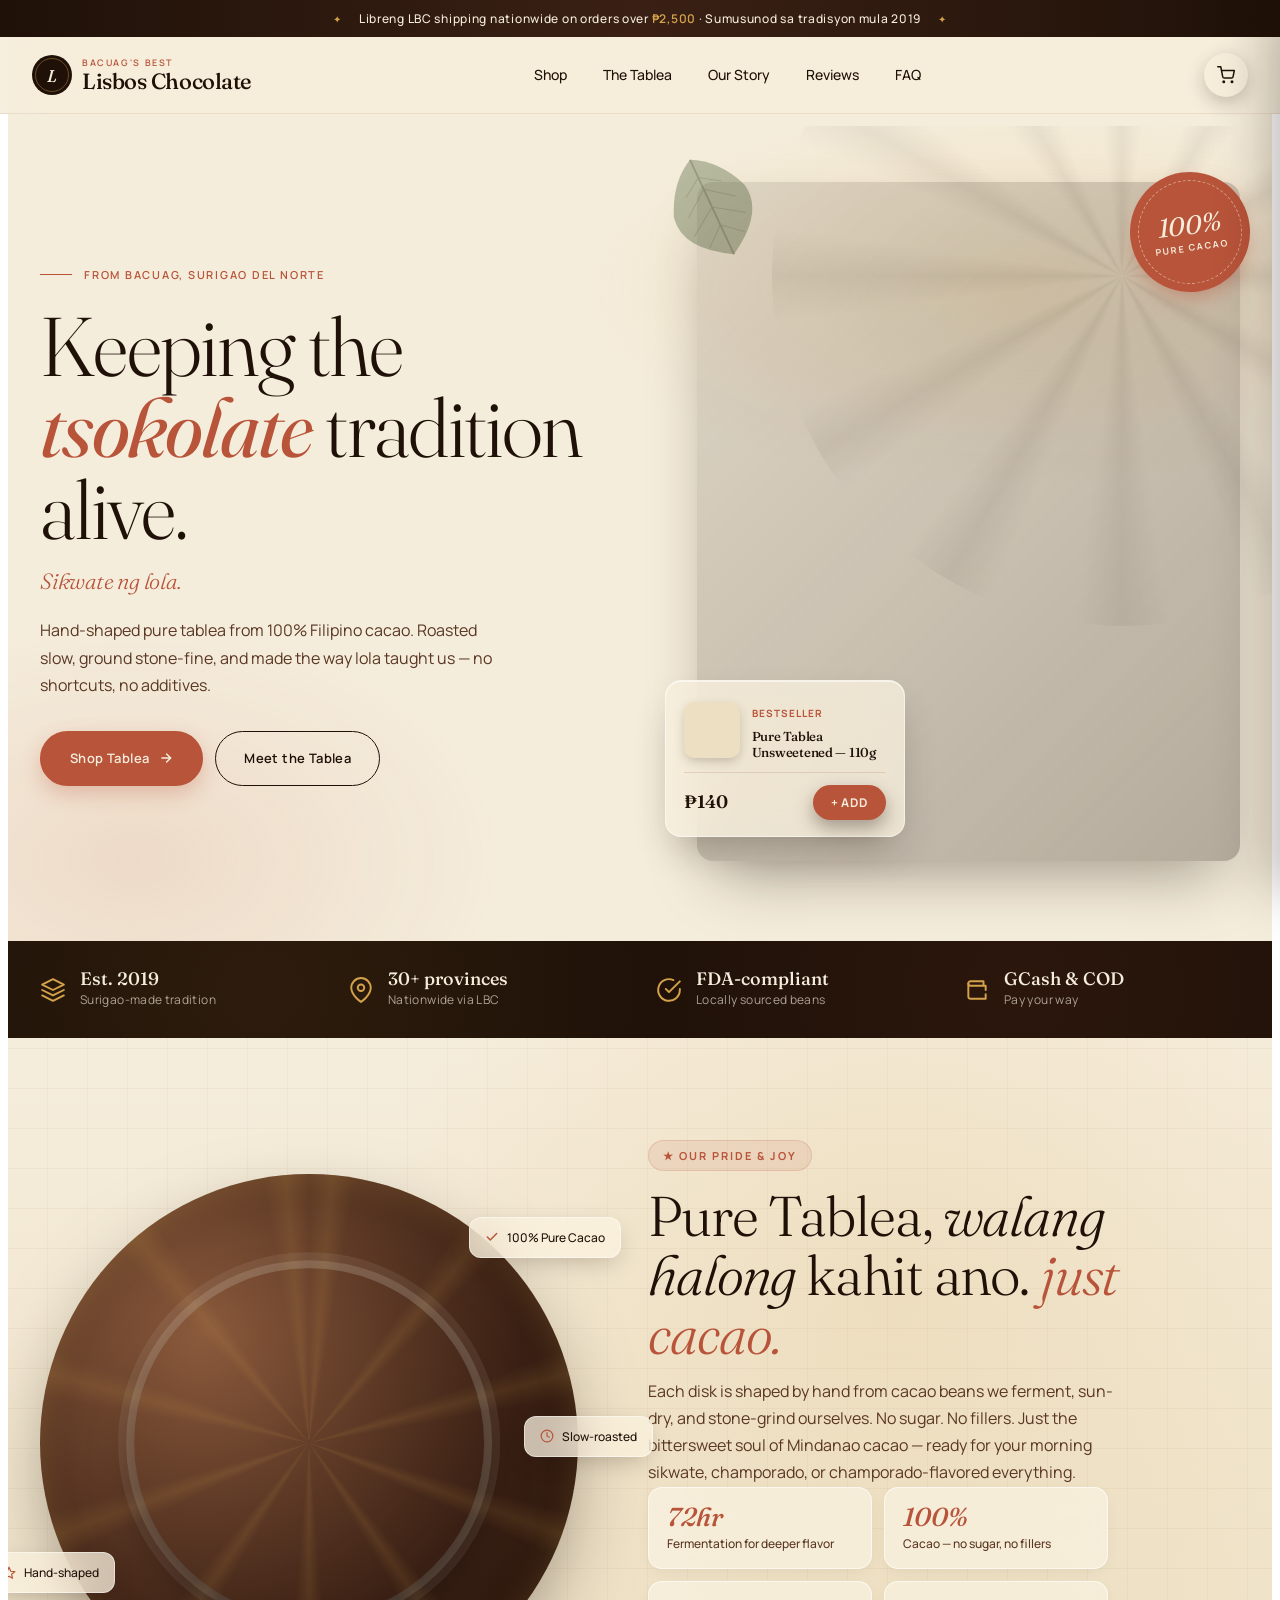
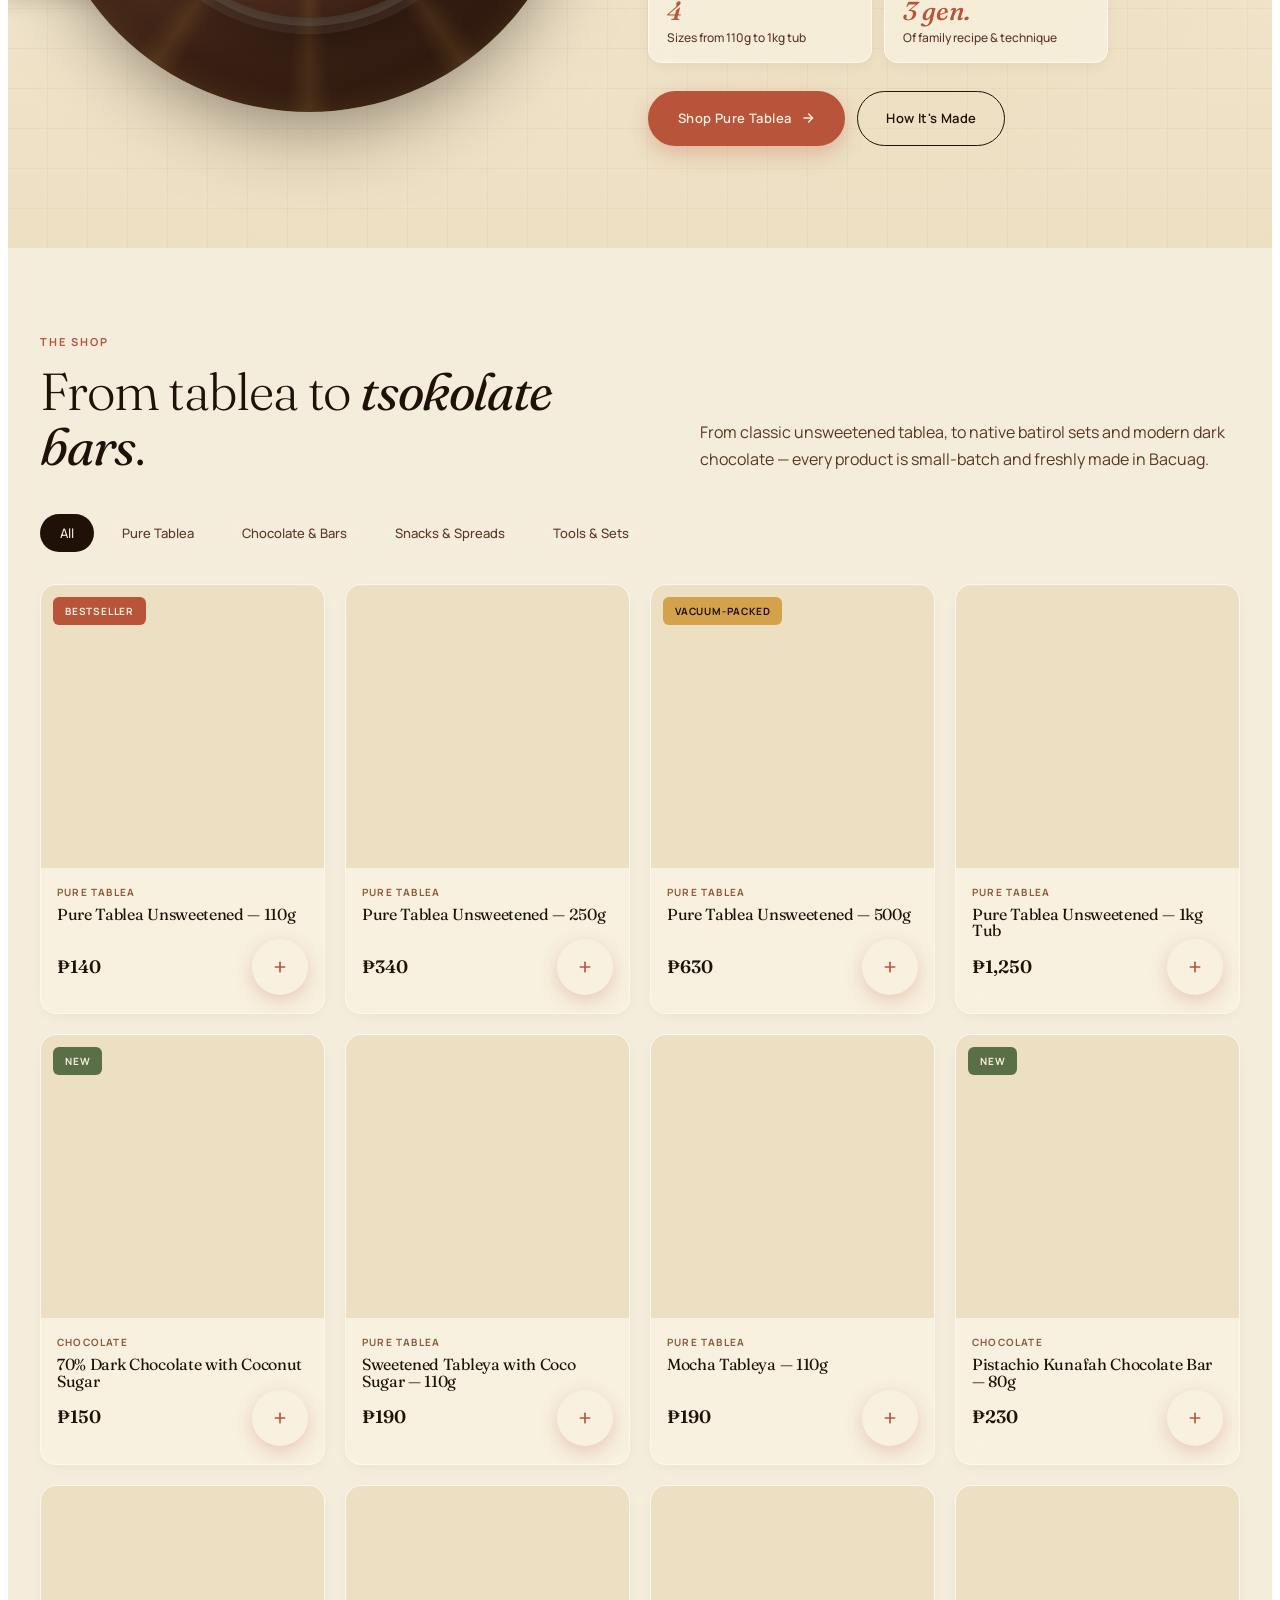
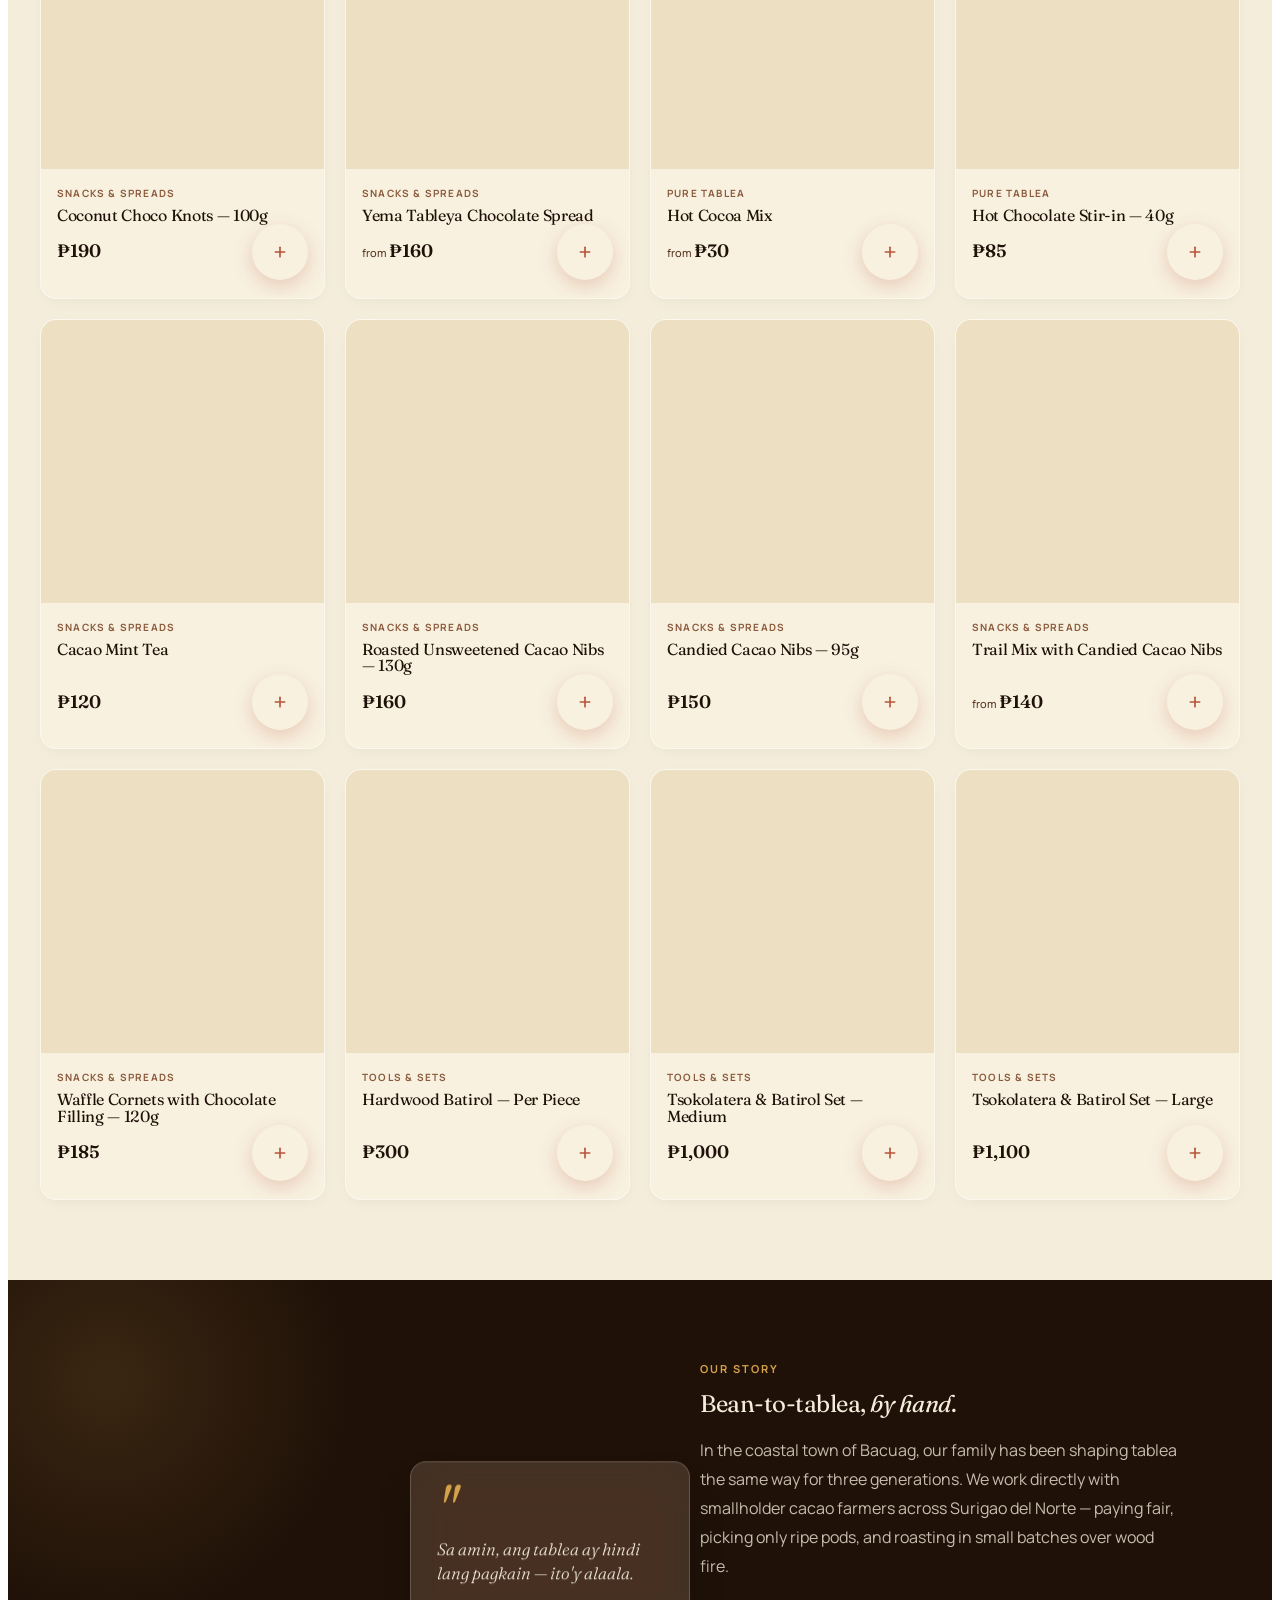
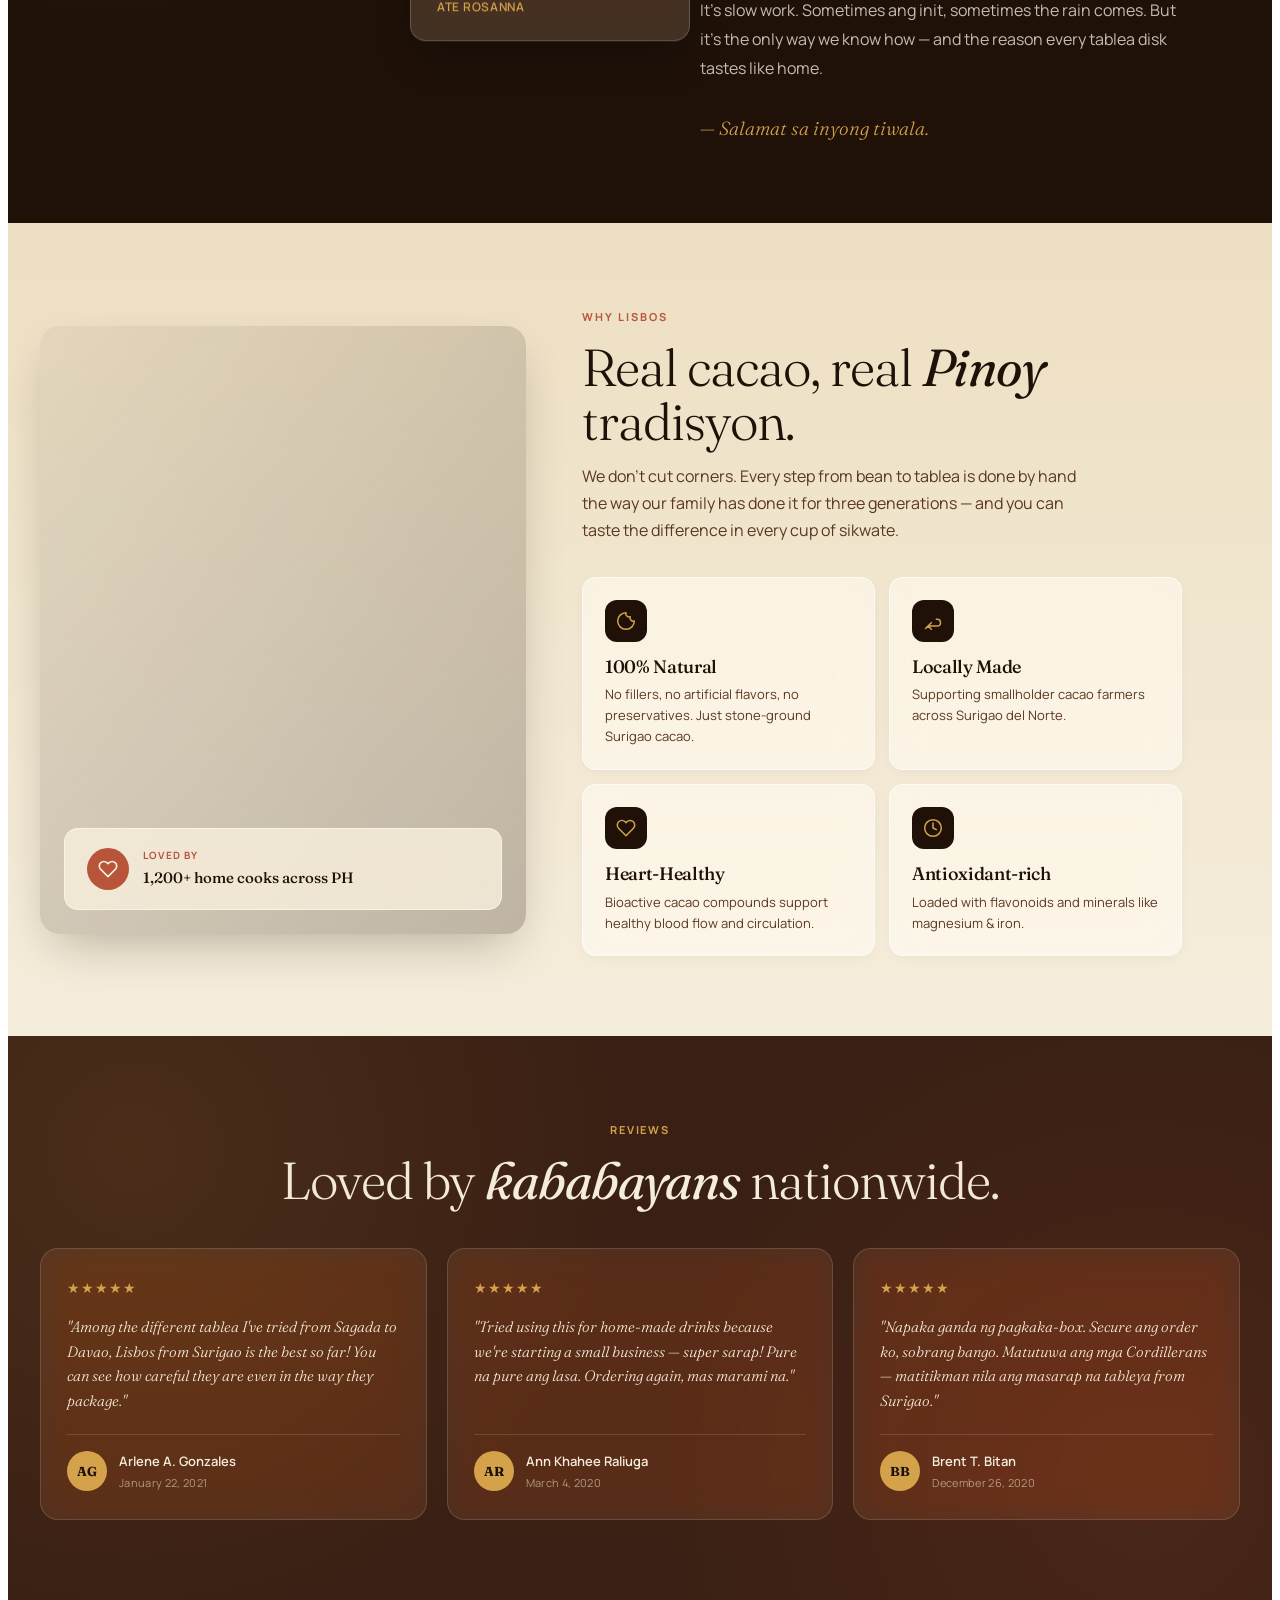
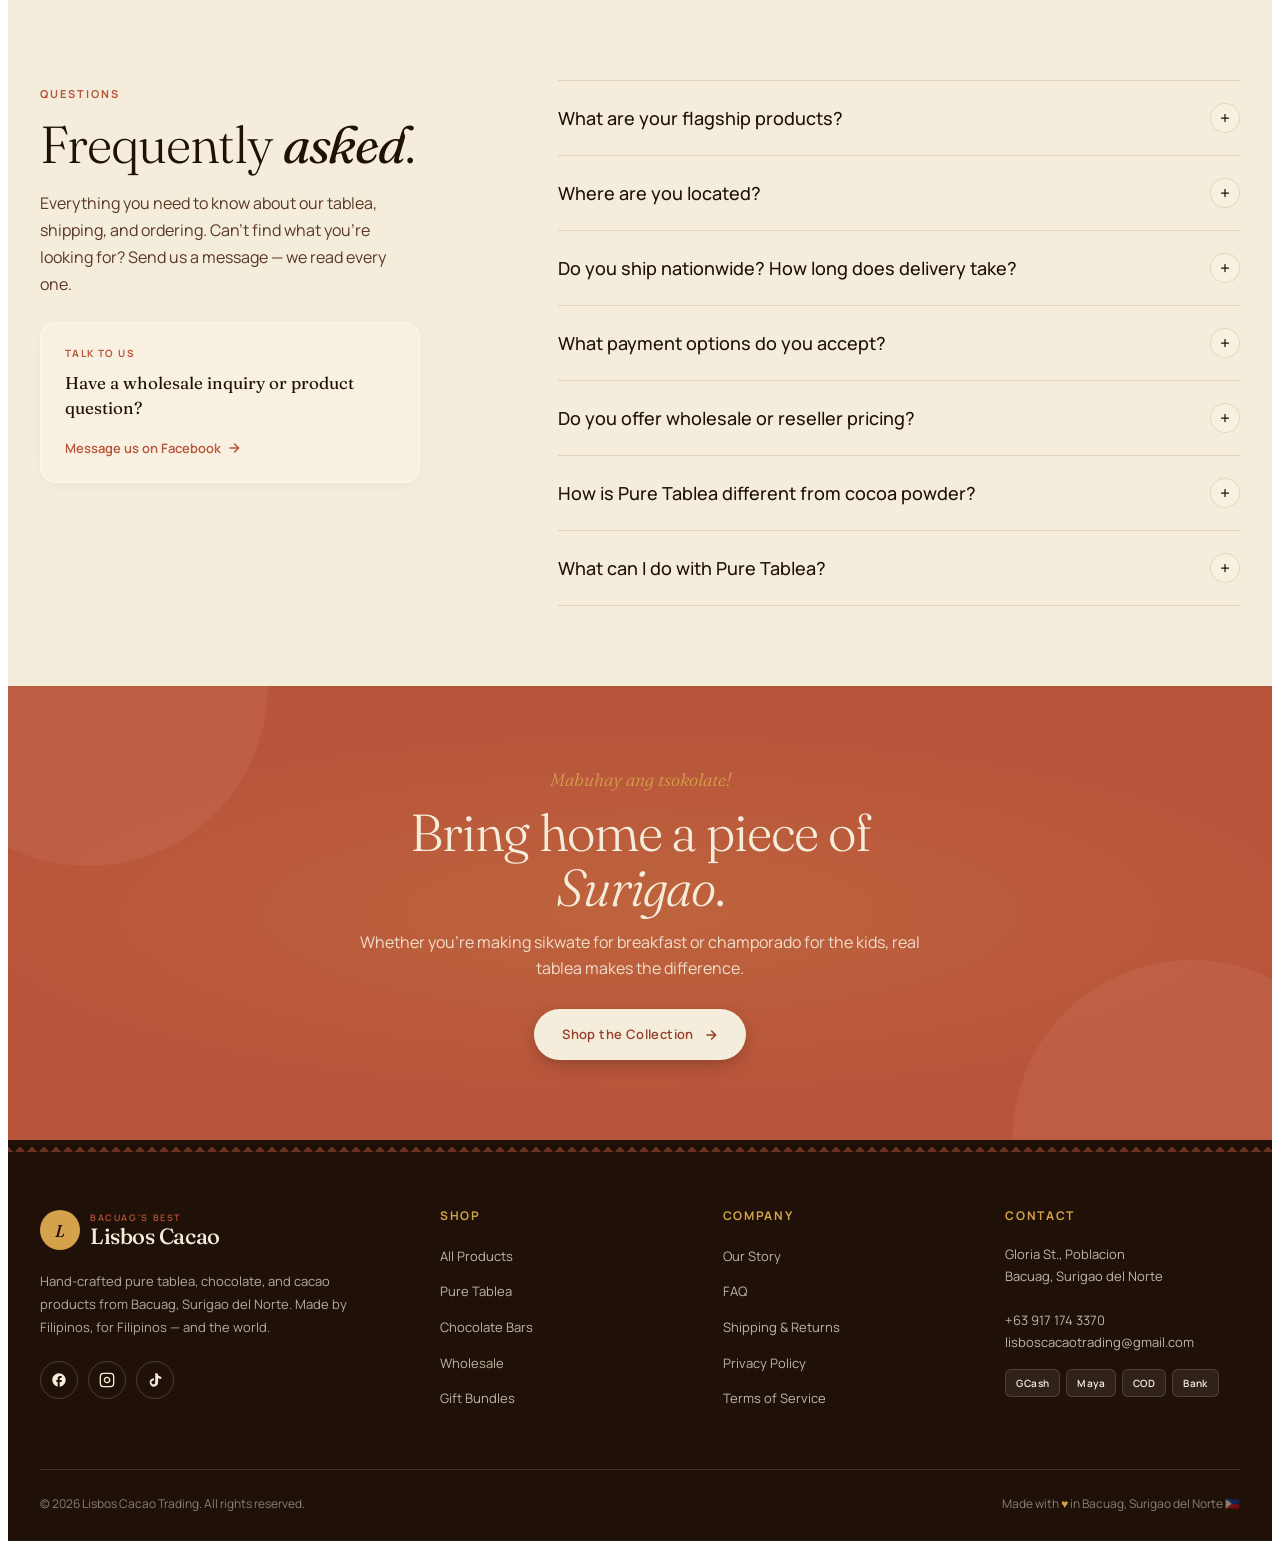
==== commit 72905a77: "Finalize website before Vercel deployment" ====
--- a/index.html
+++ b/index.html
@@ -39,18 +39,16 @@
   </div>
 </div>
   <div class="lc-app">
-
-  <div class="lc-announce">
-    <span>Libreng LBC shipping nationwide on orders over <strong>₱2,500</strong> · Sumusunod sa tradisyon mula 2019</span>
+    <header class="lc-header">
+      <div class="lc-announce">
+      <span>Libreng LBC shipping nationwide on orders over <strong>₱2,500</strong> · Sumusunod sa tradisyon mula 2019</span>
   </div>
-
-  <header class="lc-header">
     <nav class="lc-nav">
       <a href="#" class="lc-logo">
         <span class="lc-logo-mark">L</span>
         <span class="lc-logo-text">
           <small>Bacuag's Best</small>
-          <span>Lisbos Cacao</span>
+          <span>Lisbos Chocolate</span>
         </span>
       </a>
       <ul class="lc-nav-links">
--- a/css/style.css
+++ b/css/style.css
@@ -63,13 +63,19 @@
 .lc-announce strong { color: var(--lc-gold); font-weight: 600; }
 
 .lc-header {
-  position: sticky;
-  top: 0;
-  z-index: 100;
-  background: rgba(245, 237, 220, 0.72);
-  backdrop-filter: blur(24px) saturate(180%);
-  -webkit-backdrop-filter: blur(24px) saturate(180%);
-  border-bottom: 1px solid rgba(139, 90, 60, 0.12);
+    position: fixed;
+    top: 0;
+    left: 0;
+    width: 100%;
+    z-index: 9999;
+
+    background: rgba(245, 237, 220, 0.88);
+    backdrop-filter: blur(24px) saturate(180%);
+    -webkit-backdrop-filter: blur(24px) saturate(180%);
+    border-bottom: 1px solid rgba(139, 90, 60, 0.12);
+}
+.lc-app {
+    padding-top: 118px; /* adjust between 110px–130px if needed */
 }
 .lc-nav {
   max-width: 1280px;
@@ -1924,20 +1930,6 @@
   border-color: var(--lc-terracotta);
   box-shadow: 0 0 0 3px rgba(184,84,58,.12);
 }
-
-#lcCheckoutForm .lc-btn-primary {
-  width: 100%;
-  justify-content: center;
-  background: var(--lc-terracotta);
-  color: var(--lc-cream);
-  border-radius: 999px;
-  padding: 16px;
-}
-
-#lcCheckoutForm .lc-btn-primary:hover {
-  background: var(--lc-cocoa-dark);
-}
-
 /* Force checkout drawer visibility */
 .lc-checkout-modal.lc-open {
   background: rgba(31, 17, 8, 0.42) !important;
@@ -1966,4 +1958,81 @@
 #lcCheckoutForm input::placeholder,
 #lcCheckoutForm textarea::placeholder {
   color: #8b6b55 !important;
+}
+
+.lc-checkout-submit-btn {
+  width: 100% !important;
+  padding: 20px 24px !important;
+
+  display: flex !important;
+  justify-content: center !important;
+  align-items: center !important;
+
+  background: #c96542 !important;
+  color: #fff !important;
+  border: none !important;
+  border-radius: 999px !important;
+
+  font-family: var(--lc-serif) !important;
+  font-size: 20px !important;
+  font-weight: 700 !important;
+
+  box-shadow: 0 12px 30px rgba(201, 101, 66, 0.35) !important;
+}
+
+.lc-checkout-submit-btn:hover {
+  background: #a84730 !important;
+}
+#lcCheckoutForm .lc-btn-primary {
+    width: 100%;
+    padding: 18px 24px;
+
+    display: flex;
+    justify-content: center;
+    align-items: center;
+
+    background: #C96542;
+    color: #ffffff;
+
+    border: none;
+    border-radius: 999px;
+
+    font-family: var(--lc-serif);
+    font-size: 20px;
+    font-weight: 700;
+
+    cursor: pointer;
+    transition: all .25s ease;
+
+    box-shadow: 0 12px 30px rgba(201, 101, 66, .35);
+}
+
+#lcCheckoutForm .lc-btn-primary:hover {
+    background: #B45536;
+    transform: translateY(-2px);
+}
+
+#lcCheckoutForm .lc-btn-primary:active {
+    transform: translateY(0);
+}
+@media (max-width: 768px) {
+  .lc-cart-drawer {
+    z-index: 10050 !important;
+    pointer-events: auto !important;
+  }
+
+  .lc-cart-foot {
+    position: relative !important;
+    z-index: 10060 !important;
+    pointer-events: auto !important;
+  }
+
+  .lc-cart-foot .lc-btn-primary {
+    pointer-events: auto !important;
+    touch-action: manipulation;
+  }
+
+  .lc-cart-overlay {
+    z-index: 10040 !important;
+  }
 }
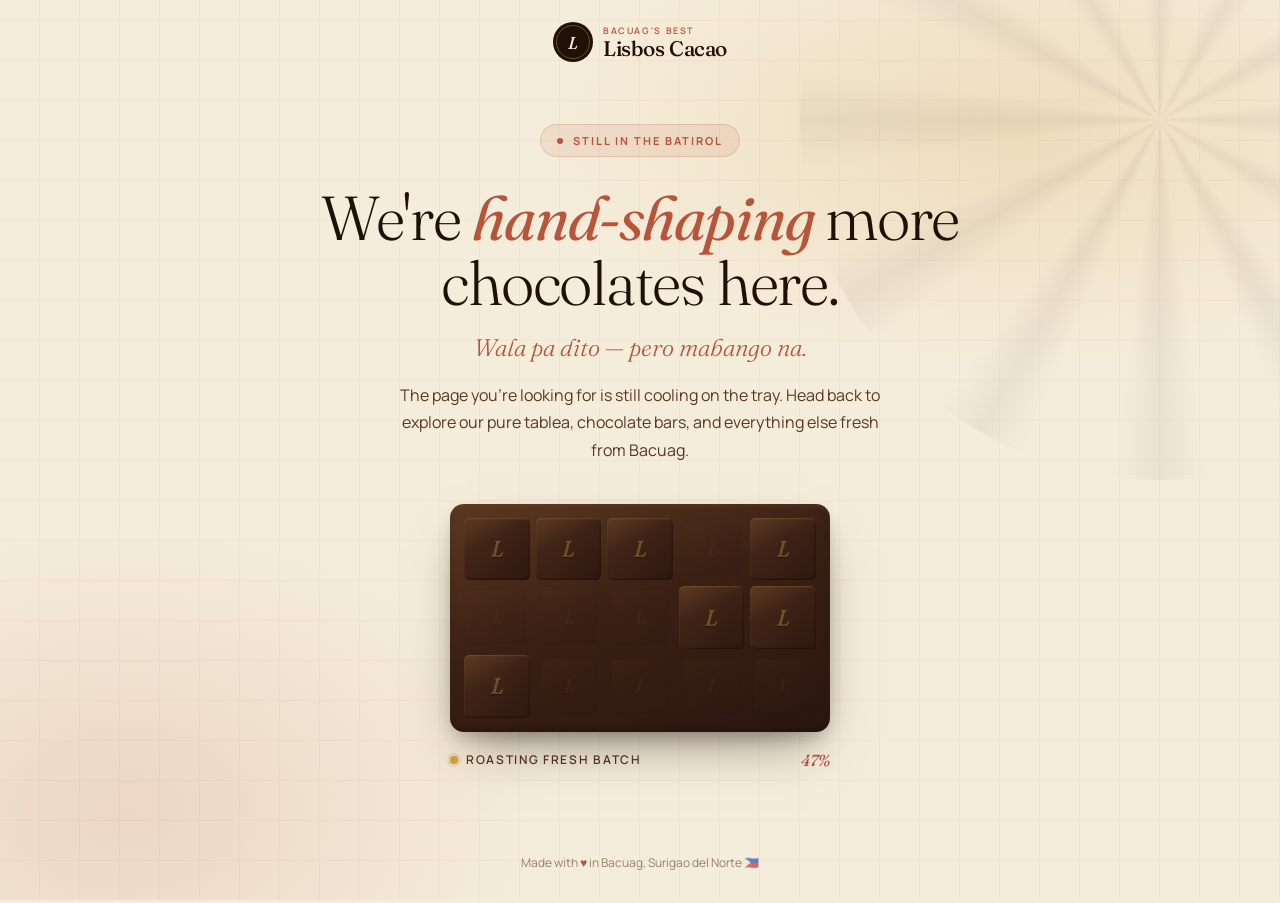
==== commit 55f6940f: ""Add coming soon page and move website to /draft"" ====
--- a/index.html
+++ b/index.html
@@ -1,447 +1,605 @@
 <!DOCTYPE html>
 <html lang="en">
 <head>
-    <meta charset="UTF-8">
-    <meta name="viewport" content="width=device-width, initial-scale=1.0">
-    <title>Lisbos Cacao</title>
-
-    <link rel="preconnect" href="https://fonts.googleapis.com">
-    <link rel="preconnect" href="https://fonts.gstatic.com" crossorigin>
-
-    <link rel="stylesheet" href="./css/style.css">
+<meta charset="UTF-8" />
+<meta name="viewport" content="width=device-width, initial-scale=1.0" />
+<title>Wala pa dito — Lisbos Cacao</title>
+<meta name="description" content="This page is still cooking. Head back to explore our pure tablea, chocolate bars, and cacao products from Bacuag, Surigao del Norte." />
+<link rel="preconnect" href="https://fonts.googleapis.com" />
+<link rel="preconnect" href="https://fonts.gstatic.com" crossorigin />
+<link href="https://fonts.googleapis.com/css2?family=Fraunces:ital,opsz,wght@0,9..144,300..700;1,9..144,300..700&family=Manrope:wght@300..700&display=swap" rel="stylesheet" />
+<style>
+  :root {
+    --cream: #F5EDDC;
+    --cream-light: #FAF3E3;
+    --cream-warm: #EDDFC2;
+    --cocoa-dark: #1F1108;
+    --cocoa: #3A2014;
+    --cocoa-mid: #5A3722;
+    --warm-brown: #8B5A3C;
+    --tan: #C9A176;
+    --terracotta: #B8543A;
+    --terracotta-dark: #963F28;
+    --gold: #D4A24A;
+    --gold-deep: #B07A2A;
+    --leaf: #5A6E47;
+    --border-tan: rgba(139, 90, 60, 0.18);
+    --serif: 'Fraunces', Georgia, serif;
+    --sans: 'Manrope', -apple-system, BlinkMacSystemFont, sans-serif;
+  }
+  * { margin: 0; padding: 0; box-sizing: border-box; }
+  html, body { height: 100%; }
+  body {
+    font-family: var(--sans);
+    color: var(--cocoa-dark);
+    background: var(--cream);
+    -webkit-font-smoothing: antialiased;
+    overflow-x: hidden;
+    min-height: 100vh;
+    display: flex;
+    flex-direction: column;
+    position: relative;
+  }
+  h1, h2, h3 {
+    font-family: var(--serif);
+    font-weight: 400;
+    line-height: 1.05;
+    letter-spacing: -0.02em;
+  }
+  a { color: inherit; text-decoration: none; }
+
+  /* Background — warm ambient glow + inabel weave grid */
+  body::before {
+    content: "";
+    position: fixed;
+    inset: 0;
+    background:
+      radial-gradient(ellipse 65% 45% at 80% 15%, rgba(212, 162, 74, 0.22), transparent 60%),
+      radial-gradient(ellipse 55% 55% at 10% 90%, rgba(184, 84, 58, 0.15), transparent 60%),
+      var(--cream);
+    z-index: -2;
+  }
+  body::after {
+    content: "";
+    position: fixed;
+    inset: 0;
+    background-image:
+      repeating-linear-gradient(0deg, transparent, transparent 39px, rgba(139, 90, 60, 0.045) 39px, rgba(139, 90, 60, 0.045) 40px),
+      repeating-linear-gradient(90deg, transparent, transparent 39px, rgba(139, 90, 60, 0.045) 39px, rgba(139, 90, 60, 0.045) 40px);
+    pointer-events: none;
+    z-index: -1;
+  }
+
+  /* Sun-ray decoration */
+  .rays {
+    position: fixed;
+    top: -240px;
+    right: -240px;
+    width: 720px;
+    height: 720px;
+    opacity: 0.05;
+    pointer-events: none;
+    z-index: -1;
+    background: conic-gradient(from 0deg at 50% 50%,
+      var(--cocoa-dark) 0deg, transparent 8deg,
+      transparent 22deg, var(--cocoa-dark) 30deg, transparent 38deg,
+      transparent 52deg, var(--cocoa-dark) 60deg, transparent 68deg,
+      transparent 82deg, var(--cocoa-dark) 90deg, transparent 98deg,
+      transparent 112deg, var(--cocoa-dark) 120deg, transparent 128deg,
+      transparent 142deg, var(--cocoa-dark) 150deg, transparent 158deg,
+      transparent 172deg, var(--cocoa-dark) 180deg, transparent 188deg,
+      transparent 202deg, var(--cocoa-dark) 210deg, transparent 218deg,
+      transparent 232deg, var(--cocoa-dark) 240deg, transparent 248deg,
+      transparent 262deg, var(--cocoa-dark) 270deg, transparent 278deg,
+      transparent 292deg, var(--cocoa-dark) 300deg, transparent 308deg,
+      transparent 322deg, var(--cocoa-dark) 330deg, transparent 338deg,
+      transparent 352deg, var(--cocoa-dark) 360deg);
+    border-radius: 50%;
+    animation: slow-spin 60s linear infinite;
+  }
+  @keyframes slow-spin { to { transform: rotate(360deg); } }
+
+  /* HEADER */
+  header {
+    padding: 22px 32px;
+    display: flex;
+    align-items: center;
+    justify-content: center;
+    max-width: 1280px;
+    width: 100%;
+    margin: 0 auto;
+    position: relative;
+    z-index: 2;
+  }
+  .logo {
+    display: flex;
+    align-items: center;
+    gap: 10px;
+    font-family: var(--serif);
+    font-size: 21px;
+    font-weight: 500;
+    letter-spacing: -0.02em;
+    color: var(--cocoa-dark);
+  }
+  .logo-mark {
+    width: 40px;
+    height: 40px;
+    border-radius: 50%;
+    background: var(--cocoa-dark);
+    color: var(--cream);
+    display: flex;
+    align-items: center;
+    justify-content: center;
+    font-family: var(--serif);
+    font-size: 17px;
+    font-weight: 500;
+    font-style: italic;
+    position: relative;
+  }
+  .logo-mark::after {
+    content: "";
+    position: absolute;
+    inset: 3px;
+    border-radius: 50%;
+    border: 1px solid rgba(212, 162, 74, 0.4);
+  }
+  .logo-text { display: flex; flex-direction: column; line-height: 1; gap: 3px; }
+  .logo-text small {
+    font-family: var(--sans);
+    font-size: 9px;
+    letter-spacing: 0.18em;
+    text-transform: uppercase;
+    color: var(--terracotta);
+    font-weight: 600;
+  }
+  .back-link {
+    display: inline-flex;
+    align-items: center;
+    gap: 8px;
+    font-size: 13px;
+    font-weight: 500;
+    color: var(--cocoa-mid);
+    padding: 10px 18px;
+    border-radius: 999px;
+    background: rgba(250, 243, 227, 0.6);
+    backdrop-filter: blur(12px) saturate(180%);
+    -webkit-backdrop-filter: blur(12px) saturate(180%);
+    border: 1px solid rgba(139, 90, 60, 0.18);
+    transition: all 0.2s;
+  }
+  .back-link:hover {
+    background: var(--cocoa-dark);
+    color: var(--cream);
+    border-color: var(--cocoa-dark);
+  }
+  .back-link svg { transition: transform 0.2s; }
+  .back-link:hover svg { transform: translateX(-3px); }
+
+  /* MAIN */
+  main {
+    flex: 1;
+    display: flex;
+    align-items: center;
+    justify-content: center;
+    padding: 40px 32px 60px;
+    position: relative;
+    z-index: 1;
+  }
+  .container {
+    max-width: 780px;
+    width: 100%;
+    text-align: center;
+    display: flex;
+    flex-direction: column;
+    align-items: center;
+  }
+
+  /* Eyebrow badge */
+  .eyebrow {
+    display: inline-flex;
+    align-items: center;
+    gap: 10px;
+    font-size: 11px;
+    font-weight: 700;
+    letter-spacing: 0.18em;
+    text-transform: uppercase;
+    color: var(--terracotta);
+    padding: 8px 16px;
+    border-radius: 999px;
+    background: rgba(184, 84, 58, 0.1);
+    border: 1px solid rgba(184, 84, 58, 0.2);
+    margin-bottom: 28px;
+  }
+  .eyebrow .dot {
+    width: 6px;
+    height: 6px;
+    border-radius: 50%;
+    background: var(--terracotta);
+    animation: pulse 1.6s ease-in-out infinite;
+  }
+  @keyframes pulse {
+    0%, 100% { opacity: 1; transform: scale(1); }
+    50% { opacity: 0.4; transform: scale(0.7); }
+  }
+
+  /* Faded 404 backdrop number */
+  .four-oh-four {
+    font-family: var(--serif);
+    font-weight: 300;
+    font-style: italic;
+    font-size: clamp(90px, 16vw, 180px);
+    line-height: 0.9;
+    letter-spacing: -0.04em;
+    color: transparent;
+    -webkit-text-stroke: 1.5px rgba(139, 90, 60, 0.22);
+    text-stroke: 1.5px rgba(139, 90, 60, 0.22);
+    margin-bottom: -30px;
+    user-select: none;
+    pointer-events: none;
+  }
+
+  h1 {
+    font-size: clamp(38px, 5.5vw, 62px);
+    font-weight: 300;
+    color: var(--cocoa-dark);
+    margin-bottom: 18px;
+    max-width: 720px;
+  }
+  h1 em {
+    font-style: italic;
+    font-weight: 400;
+    color: var(--terracotta);
+  }
+  .subline {
+    font-family: var(--serif);
+    font-style: italic;
+    font-weight: 300;
+    font-size: clamp(19px, 2vw, 24px);
+    color: var(--terracotta);
+    margin-bottom: 20px;
+  }
+  .lead {
+    font-size: 16px;
+    color: var(--cocoa-mid);
+    line-height: 1.7;
+    max-width: 500px;
+    margin-bottom: 40px;
+  }
+
+  /* CHOCOLATE BAR LOADER */
+  .loader-wrap {
+    width: 100%;
+    max-width: 380px;
+  }
+  .bar {
+    position: relative;
+    width: 100%;
+    aspect-ratio: 5 / 3;
+    background: linear-gradient(160deg, #5C3821 0%, #3A2014 45%, #2A1610 100%);
+    border-radius: 14px;
+    padding: 14px;
+    display: grid;
+    grid-template-columns: repeat(5, 1fr);
+    grid-template-rows: repeat(3, 1fr);
+    gap: 6px;
+    box-shadow:
+      0 24px 50px -18px rgba(31, 17, 8, 0.5),
+      0 8px 20px -6px rgba(31, 17, 8, 0.3),
+      inset 0 2px 4px rgba(212, 162, 74, 0.12),
+      inset 0 -2px 6px rgba(0, 0, 0, 0.3);
+    overflow: hidden;
+  }
+  /* Glossy sheen sweep across the whole bar */
+  .bar::before {
+    content: "";
+    position: absolute;
+    top: 0;
+    left: -60%;
+    width: 40%;
+    height: 100%;
+    background: linear-gradient(115deg, transparent, rgba(212, 162, 74, 0.22), transparent);
+    animation: sheen 3.2s ease-in-out infinite;
+    pointer-events: none;
+    z-index: 3;
+  }
+  @keyframes sheen {
+    0%, 100% { left: -60%; }
+    50% { left: 120%; }
+  }
+  /* Individual chocolate squares */
+  .square {
+    position: relative;
+    background:
+      linear-gradient(155deg, rgba(212, 162, 74, 0.14) 0%, transparent 40%),
+      linear-gradient(135deg, #4A2A1B 0%, #2E1810 100%);
+    border-radius: 5px;
+    box-shadow:
+      inset 0 1px 1.5px rgba(212, 162, 74, 0.25),
+      inset 0 -1px 2px rgba(0, 0, 0, 0.4),
+      inset 1px 0 1px rgba(212, 162, 74, 0.08),
+      inset -1px 0 1px rgba(0, 0, 0, 0.3);
+    overflow: hidden;
+    opacity: 0.15;
+    transform: scale(0.85);
+    transition: opacity 0.4s, transform 0.4s;
+  }
+  /* Embossed 'L' on each square */
+  .square::after {
+    content: "L";
+    position: absolute;
+    inset: 0;
+    display: flex;
+    align-items: center;
+    justify-content: center;
+    font-family: var(--serif);
+    font-style: italic;
+    font-weight: 500;
+    font-size: clamp(14px, 3vw, 22px);
+    color: rgba(212, 162, 74, 0.35);
+    text-shadow:
+      0 1px 0 rgba(0, 0, 0, 0.4),
+      0 -1px 0 rgba(212, 162, 74, 0.2);
+    letter-spacing: -0.03em;
+  }
+  .square.filled {
+    opacity: 1;
+    transform: scale(1);
+  }
+
+  /* Loader status line */
+  .loader-status {
+    display: flex;
+    align-items: center;
+    justify-content: space-between;
+    margin-top: 18px;
+    font-size: 12px;
+    letter-spacing: 0.14em;
+    text-transform: uppercase;
+    font-weight: 600;
+  }
+  .loader-status .label {
+    color: var(--cocoa-mid);
+    display: inline-flex;
+    align-items: center;
+    gap: 8px;
+  }
+  .loader-status .label .spark {
+    width: 8px;
+    height: 8px;
+    border-radius: 50%;
+    background: var(--gold);
+    box-shadow: 0 0 0 3px rgba(212, 162, 74, 0.25);
+    animation: pulse 1.4s ease-in-out infinite;
+  }
+  .loader-status .pct {
+    color: var(--terracotta);
+    font-family: var(--serif);
+    font-style: italic;
+    font-weight: 500;
+    text-transform: none;
+    letter-spacing: 0;
+    font-size: 16px;
+  }
+
+  /* CTAs */
+  .ctas {
+    display: flex;
+    gap: 12px;
+    flex-wrap: wrap;
+    justify-content: center;
+    margin-bottom: 44px;
+  }
+  .btn {
+    display: inline-flex;
+    align-items: center;
+    gap: 10px;
+    padding: 15px 28px;
+    border-radius: 999px;
+    font-size: 13px;
+    font-weight: 600;
+    letter-spacing: 0.03em;
+    transition: all 0.25s;
+    cursor: pointer;
+    font-family: var(--sans);
+  }
+  .btn-primary {
+    background: var(--cocoa-dark);
+    color: var(--cream);
+    box-shadow: 0 6px 20px -6px rgba(31, 17, 8, 0.4);
+  }
+  .btn-primary:hover {
+    background: var(--terracotta);
+    transform: translateY(-2px);
+    box-shadow: 0 10px 24px -6px rgba(184, 84, 58, 0.5);
+  }
+  .btn-outline {
+    background: transparent;
+    color: var(--cocoa-dark);
+    border: 1.5px solid var(--cocoa-dark);
+  }
+  .btn-outline:hover {
+    background: var(--cocoa-dark);
+    color: var(--cream);
+  }
+  .btn svg { transition: transform 0.2s; }
+  .btn-primary:hover svg { transform: translateX(3px); }
+
+  /* Suggested links strip */
+  .suggests {
+    display: flex;
+    gap: 14px;
+    flex-wrap: wrap;
+    justify-content: center;
+    padding-top: 32px;
+    border-top: 1px solid rgba(139, 90, 60, 0.18);
+    width: 100%;
+    max-width: 640px;
+  }
+  .suggests-label {
+    width: 100%;
+    font-size: 11px;
+    font-weight: 700;
+    letter-spacing: 0.14em;
+    text-transform: uppercase;
+    color: var(--warm-brown);
+    margin-bottom: 14px;
+  }
+  .suggest {
+    display: inline-flex;
+    align-items: center;
+    gap: 6px;
+    font-size: 13px;
+    font-weight: 500;
+    color: var(--cocoa-dark);
+    padding: 9px 16px;
+    border-radius: 999px;
+    background: rgba(250, 243, 227, 0.6);
+    backdrop-filter: blur(12px) saturate(180%);
+    -webkit-backdrop-filter: blur(12px) saturate(180%);
+    border: 1px solid rgba(139, 90, 60, 0.18);
+    transition: all 0.2s;
+  }
+  .suggest:hover {
+    background: var(--terracotta);
+    color: var(--cream);
+    border-color: var(--terracotta);
+    transform: translateY(-2px);
+  }
+  .suggest svg { color: var(--terracotta); transition: color 0.2s; }
+  .suggest:hover svg { color: var(--cream); }
+
+  /* FOOTER */
+  footer {
+    padding: 24px 32px 32px;
+    text-align: center;
+    font-size: 12px;
+    color: rgba(90, 55, 34, 0.6);
+    position: relative;
+    z-index: 2;
+  }
+  footer span { color: var(--terracotta); }
+
+  /* Responsive */
+  @media (max-width: 640px) {
+    header { padding: 18px 20px; }
+    .logo { font-size: 19px; }
+    .logo-mark { width: 36px; height: 36px; font-size: 15px; }
+    .back-link { padding: 8px 14px; font-size: 12px; }
+    main { padding: 30px 20px 50px; }
+    .four-oh-four { margin-bottom: -20px; }
+    .lead { font-size: 15px; }
+    .ctas { flex-direction: column; align-items: stretch; width: 100%; max-width: 320px; }
+    .btn { justify-content: center; }
+    .loader-wrap { max-width: 320px; }
+  }
+  @media (prefers-reduced-motion: reduce) {
+    .bar::before, .rays, .eyebrow .dot, .loader-status .spark { animation: none; }
+    .square { transition: none; }
+  }
+</style>
 </head>
 <body>
 
-  <div class="lc-checkout-modal" id="lcCheckoutModal">
-  <div class="lc-checkout-box">
-    <button class="lc-checkout-close" onclick="lcCloseCheckout()">×</button>
-
-    <h3>Checkout</h3>
-    <p class="lc-checkout-sub">Complete your order details below.</p>
-
-    <form id="lcCheckoutForm">
-      <input type="text" id="lcCustomerName" placeholder="Full name" required>
-      <input type="tel" id="lcCustomerPhone" placeholder="Phone number" required>
-      <textarea id="lcCustomerAddress" placeholder="Complete delivery address" required></textarea>
-
-      <select id="lcPaymentMethod" required>
-        <option value="">Select payment method</option>
-        <option value="GCash">GCash</option>
-        <option value="COD">Cash on Delivery</option>
-      </select>
-
-      <textarea id="lcOrderNotes" placeholder="Order notes (optional)"></textarea>
-
-      <button type="submit" class="lc-btn lc-btn-primary">
-        Confirm & Send via Messenger
-      </button>
-    </form>
-  </div>
-</div>
-  <div class="lc-app">
-    <header class="lc-header">
-      <div class="lc-announce">
-      <span>Libreng LBC shipping nationwide on orders over <strong>₱2,500</strong> · Sumusunod sa tradisyon mula 2019</span>
-  </div>
-    <nav class="lc-nav">
-      <a href="#" class="lc-logo">
-        <span class="lc-logo-mark">L</span>
-        <span class="lc-logo-text">
-          <small>Bacuag's Best</small>
-          <span>Lisbos Chocolate</span>
-        </span>
-      </a>
-      <ul class="lc-nav-links">
-        <li><a href="#shop">Shop</a></li>
-        <li><a href="#featured">The Tablea</a></li>
-        <li><a href="#story">Our Story</a></li>
-        <li><a href="#reviews">Reviews</a></li>
-        <li><a href="#faq">FAQ</a></li>
-      </ul>
-      <div class="lc-nav-actions">
-        <button class="lc-cart-btn" onclick="lcOpenCart()" aria-label="Open cart">
-          <svg width="18" height="18" viewBox="0 0 24 24" fill="none" stroke="currentColor" stroke-width="2" stroke-linecap="round" stroke-linejoin="round"><circle cx="9" cy="21" r="1"/><circle cx="20" cy="21" r="1"/><path d="M1 1h4l2.68 13.39a2 2 0 0 0 2 1.61h9.72a2 2 0 0 0 2-1.61L23 6H6"/></svg>
-          <span class="lc-cart-count lc-hidden" id="lcCartCount">0</span>
-        </button>
-        <button class="lc-mobile-toggle" aria-label="Menu">
-          <svg width="20" height="20" viewBox="0 0 24 24" fill="none" stroke="currentColor" stroke-width="2"><line x1="3" y1="12" x2="21" y2="12"/><line x1="3" y1="6" x2="21" y2="6"/><line x1="3" y1="18" x2="21" y2="18"/></svg>
-        </button>
+<div class="rays"></div>
+
+<header>
+  <a href="/" class="logo">
+    <span class="logo-mark">L</span>
+    <span class="logo-text">
+      <small>Bacuag's Best</small>
+      <span>Lisbos Cacao</span>
+    </span>
+  </a>
+</header>
+
+<main>
+  <div class="container">
+    <div class="eyebrow">
+      <span class="dot"></span>
+      Still in the batirol
+    </div>
+
+    <h1>We're <em>hand-shaping</em> more chocolates here.</h1>
+    <div class="subline">Wala pa dito — pero mabango na.</div>
+    <p class="lead">The page you're looking for is still cooling on the tray. Head back to explore our pure tablea, chocolate bars, and everything else fresh from Bacuag.</p>
+
+    <!-- CHOCOLATE BAR LOADER -->
+    <div class="loader-wrap" aria-label="Loading indicator">
+      <div class="bar" id="bar" role="img" aria-label="Chocolate bar filling up as loader">
+        <!-- 15 squares (5x3) generated by JS -->
       </div>
-    </nav>
-  </header>
-
-  <section class="lc-hero">
-    <div class="lc-hero-rays"></div>
-    <div class="lc-hero-inner">
-      <div>
-        <div class="lc-hero-tag">From Bacuag, Surigao del Norte</div>
-        <h1>Keeping the <em>tsokolate</em> tradition alive.</h1>
-        <div class="lc-hero-sub">Sikwate ng lola.</div>
-        <p>Hand-shaped pure tablea from 100% Filipino cacao. Roasted slow, ground stone-fine, and made the way lola taught us — no shortcuts, no additives.</p>
-        <div class="lc-hero-ctas">
-          <a href="#shop" class="lc-btn lc-btn-primary">
-            Shop Tablea
-            <svg width="14" height="14" viewBox="0 0 24 24" fill="none" stroke="currentColor" stroke-width="2.5" stroke-linecap="round"><path d="M5 12h14M13 5l7 7-7 7"/></svg>
-          </a>
-          <a href="#featured" class="lc-btn lc-btn-outline">Meet the Tablea</a>
-        </div>
-      </div>
-      <div class="lc-hero-visual">
-        <svg class="lc-hero-leaf" viewBox="0 0 100 100" fill="none">
-          <path d="M50 10 Q70 20 80 45 Q85 70 50 90 Q15 70 20 45 Q30 20 50 10 Z" fill="#5A6E47" opacity="0.8"/>
-          <path d="M50 10 L50 90" stroke="#3D4D31" stroke-width="1.5"/>
-          <path d="M50 25 L35 35 M50 35 L30 50 M50 50 L28 65 M50 65 L35 78 M50 25 L65 35 M50 35 L70 50 M50 50 L72 65 M50 65 L65 78" stroke="#3D4D31" stroke-width="0.8" opacity="0.7"/>
-        </svg>
-        <div class="lc-hero-img-main"></div>
-        <div class="lc-hero-stamp">
-          <span class="big">100%</span>
-          <span class="small">Pure Cacao</span>
-        </div>
-        <div class="lc-hero-card">
-          <div class="lc-hero-card-top">
-            <div class="lc-hero-card-img"></div>
-            <div class="lc-hero-card-info">
-              <small>Bestseller</small>
-              <h4>Pure Tablea Unsweetened — 110g</h4>
-            </div>
-          </div>
-          <div class="lc-hero-card-bottom">
-            <div class="lc-hero-card-price">₱140</div>
-            <button class="lc-hero-card-btn" onclick="lcAddToCart(1)">+ Add</button>
-          </div>
-        </div>
+      <div class="loader-status">
+        <span class="label"><span class="spark"></span> Roasting fresh batch</span>
+        <span class="pct" id="pct">0%</span>
       </div>
     </div>
-  </section>
-
-  <section class="lc-trust">
-    <div class="lc-trust-inner">
-      <div class="lc-trust-item">
-        <svg width="26" height="26" viewBox="0 0 24 24" fill="none" stroke="currentColor" stroke-width="1.8" stroke-linecap="round" stroke-linejoin="round"><path d="M12 2L2 7l10 5 10-5-10-5z"/><path d="M2 17l10 5 10-5"/><path d="M2 12l10 5 10-5"/></svg>
-        <div><strong>Est. 2019</strong><span>Surigao-made tradition</span></div>
-      </div>
-      <div class="lc-trust-item">
-        <svg width="26" height="26" viewBox="0 0 24 24" fill="none" stroke="currentColor" stroke-width="1.8" stroke-linecap="round" stroke-linejoin="round"><path d="M21 10c0 7-9 13-9 13s-9-6-9-13a9 9 0 0 1 18 0z"/><circle cx="12" cy="10" r="3"/></svg>
-        <div><strong>30+ provinces</strong><span>Nationwide via LBC</span></div>
-      </div>
-      <div class="lc-trust-item">
-        <svg width="26" height="26" viewBox="0 0 24 24" fill="none" stroke="currentColor" stroke-width="1.8" stroke-linecap="round" stroke-linejoin="round"><path d="M22 11.08V12a10 10 0 1 1-5.93-9.14"/><polyline points="22 4 12 14.01 9 11.01"/></svg>
-        <div><strong>FDA-compliant</strong><span>Locally sourced beans</span></div>
-      </div>
-      <div class="lc-trust-item">
-        <svg width="26" height="26" viewBox="0 0 24 24" fill="none" stroke="currentColor" stroke-width="1.8" stroke-linecap="round" stroke-linejoin="round"><path d="M20 12V8H6a2 2 0 0 1-2-2c0-1.1.9-2 2-2h12v4"/><path d="M4 6v12c0 1.1.9 2 2 2h14v-4"/></svg>
-        <div><strong>GCash &amp; COD</strong><span>Pay your way</span></div>
-      </div>
-    </div>
-  </section>
-
-  <section class="lc-featured" id="featured">
-    <div class="lc-featured-inner">
-      <div class="lc-featured-visual">
-        <div class="lc-featured-circle"></div>
-        <div class="lc-featured-product"></div>
-        <div class="lc-chip-float lc-chip-1">
-          <svg width="14" height="14" viewBox="0 0 24 24" fill="none" stroke="currentColor" stroke-width="2.5" stroke-linecap="round"><polyline points="20 6 9 17 4 12"/></svg>
-          100% Pure Cacao
-        </div>
-        <div class="lc-chip-float lc-chip-2">
-          <svg width="14" height="14" viewBox="0 0 24 24" fill="none" stroke="currentColor" stroke-width="2" stroke-linecap="round" stroke-linejoin="round"><path d="M12 2L9 9l-7 .75L7.5 14l-1.5 7L12 17.75 18 21l-1.5-7L22 9.75 15 9z"/></svg>
-          Hand-shaped
-        </div>
-        <div class="lc-chip-float lc-chip-3">
-          <svg width="14" height="14" viewBox="0 0 24 24" fill="none" stroke="currentColor" stroke-width="2" stroke-linecap="round" stroke-linejoin="round"><circle cx="12" cy="12" r="10"/><path d="M12 6v6l4 2"/></svg>
-          Slow-roasted
-        </div>
-      </div>
-      <div class="lc-featured-content">
-        <span class="lc-featured-eyebrow">★ Our Pride &amp; Joy</span>
-        <h2>Pure Tablea, <em>walang halong</em> kahit ano. <span class="lc-just">just cacao.</span></h2>
-        <p class="lc-featured-sub">Each disk is shaped by hand from cacao beans we ferment, sun-dry, and stone-grind ourselves. No sugar. No fillers. Just the bittersweet soul of Mindanao cacao — ready for your morning sikwate, champorado, or champorado-flavored everything.</p>
-        <div class="lc-featured-facts">
-          <div class="lc-fact">
-            <div class="lc-fact-num"><em>72hr</em></div>
-            <div class="lc-fact-lbl">Fermentation for deeper flavor</div>
-          </div>
-          <div class="lc-fact">
-            <div class="lc-fact-num"><em>100%</em></div>
-            <div class="lc-fact-lbl">Cacao — no sugar, no fillers</div>
-          </div>
-          <div class="lc-fact">
-            <div class="lc-fact-num"><em>4</em></div>
-            <div class="lc-fact-lbl">Sizes from 110g to 1kg tub</div>
-          </div>
-          <div class="lc-fact">
-            <div class="lc-fact-num"><em>3 gen.</em></div>
-            <div class="lc-fact-lbl">Of family recipe &amp; technique</div>
-          </div>
-        </div>
-        <div class="lc-hero-ctas">
-          <a href="#shop" class="lc-btn lc-btn-primary">
-            Shop Pure Tablea
-            <svg width="14" height="14" viewBox="0 0 24 24" fill="none" stroke="currentColor" stroke-width="2.5" stroke-linecap="round"><path d="M5 12h14M13 5l7 7-7 7"/></svg>
-          </a>
-          <a href="#story" class="lc-btn lc-btn-outline">How It's Made</a>
-        </div>
-      </div>
-    </div>
-  </section>
-
-  <section class="lc-section" id="shop">
-    <div class="lc-section-head-row">
-      <div>
-        <div class="lc-section-eyebrow">The Shop</div>
-        <h2>From tablea to <em>tsokolate bars</em>.</h2>
-      </div>
-      <p class="lc-section-intro">From classic unsweetened tablea, to native batirol sets and modern dark chocolate — every product is small-batch and freshly made in Bacuag.</p>
-    </div>
-
-    <div class="lc-filter-row" id="lcFilters">
-      <button class="lc-chip lc-active" data-cat="all">All</button>
-      <button class="lc-chip" data-cat="tablea">Pure Tablea</button>
-      <button class="lc-chip" data-cat="chocolate">Chocolate &amp; Bars</button>
-      <button class="lc-chip" data-cat="snacks">Snacks &amp; Spreads</button>
-      <button class="lc-chip" data-cat="tools">Tools &amp; Sets</button>
-    </div>
-
-    <div class="lc-products-grid" id="lcProductsGrid"></div>
-  </section>
-
-  <section class="lc-story" id="story">
-    <div class="lc-story-grid">
-      <div class="lc-story-img">
-        <div class="lc-story-quote">
-          <div class="lc-story-quote-mark">"</div>
-          <p>Sa amin, ang tablea ay hindi lang pagkain — ito'y alaala.</p>
-          <div class="lc-story-quote-author">ATE ROSANNA</div>
-        </div>
-      </div>
-      <div class="lc-story-content">
-        <div class="lc-section-eyebrow">Our Story</div>
-        <h2>Bean-to-tablea, <em>by hand</em>.</h2>
-        <p>In the coastal town of Bacuag, our family has been shaping tablea the same way for three generations. We work directly with smallholder cacao farmers across Surigao del Norte — paying fair, picking only ripe pods, and roasting in small batches over wood fire.</p>
-        <p>It's slow work. Sometimes ang init, sometimes the rain comes. But it's the only way we know how — and the reason every tablea disk tastes like home.</p>
-        <div class="lc-story-sign">— Salamat sa inyong tiwala.</div>
-      </div>
-    </div>
-  </section>
-
-  <section class="lc-why-section" id="why">
-    <div class="lc-section">
-      <div class="lc-why-grid">
-        <div class="lc-why-image">
-          <div class="lc-why-image-badge">
-            <div class="lc-why-image-badge-icon">
-              <svg width="20" height="20" viewBox="0 0 24 24" fill="none" stroke="currentColor" stroke-width="2" stroke-linecap="round" stroke-linejoin="round"><path d="M20.84 4.61a5.5 5.5 0 0 0-7.78 0L12 5.67l-1.06-1.06a5.5 5.5 0 0 0-7.78 7.78l1.06 1.06L12 21.23l7.78-7.78 1.06-1.06a5.5 5.5 0 0 0 0-7.78z"/></svg>
-            </div>
-            <div class="lc-why-image-badge-text">
-              <small>Loved by</small>
-              <strong>1,200+ home cooks across PH</strong>
-            </div>
-          </div>
-        </div>
-        <div class="lc-why-content">
-          <div class="lc-section-eyebrow">Why Lisbos</div>
-          <h2>Real cacao, real <em>Pinoy</em> tradisyon.</h2>
-          <p>We don't cut corners. Every step from bean to tablea is done by hand the way our family has done it for three generations — and you can taste the difference in every cup of sikwate.</p>
-          <div class="lc-why-cards">
-            <div class="lc-why-card">
-              <div class="lc-why-icon">
-                <svg width="20" height="20" viewBox="0 0 24 24" fill="none" stroke="currentColor" stroke-width="1.8" stroke-linecap="round" stroke-linejoin="round"><path d="M12 2a10 10 0 1 0 10 10 4 4 0 0 1-5-5 4 4 0 0 1-5-5z"/></svg>
-              </div>
-              <h3>100% Natural</h3>
-              <p>No fillers, no artificial flavors, no preservatives. Just stone-ground Surigao cacao.</p>
-            </div>
-            <div class="lc-why-card">
-              <div class="lc-why-icon">
-                <svg width="20" height="20" viewBox="0 0 24 24" fill="none" stroke="currentColor" stroke-width="1.8" stroke-linecap="round" stroke-linejoin="round"><path d="M3 21l3-3m0 0l4-4m-4 4l4 4m-4-4h11a4 4 0 0 0 0-8h-1"/></svg>
-              </div>
-              <h3>Locally Made</h3>
-              <p>Supporting smallholder cacao farmers across Surigao del Norte.</p>
-            </div>
-            <div class="lc-why-card">
-              <div class="lc-why-icon">
-                <svg width="20" height="20" viewBox="0 0 24 24" fill="none" stroke="currentColor" stroke-width="1.8" stroke-linecap="round" stroke-linejoin="round"><path d="M20.84 4.61a5.5 5.5 0 0 0-7.78 0L12 5.67l-1.06-1.06a5.5 5.5 0 0 0-7.78 7.78l1.06 1.06L12 21.23l7.78-7.78 1.06-1.06a5.5 5.5 0 0 0 0-7.78z"/></svg>
-              </div>
-              <h3>Heart-Healthy</h3>
-              <p>Bioactive cacao compounds support healthy blood flow and circulation.</p>
-            </div>
-            <div class="lc-why-card">
-              <div class="lc-why-icon">
-                <svg width="20" height="20" viewBox="0 0 24 24" fill="none" stroke="currentColor" stroke-width="1.8" stroke-linecap="round" stroke-linejoin="round"><circle cx="12" cy="12" r="10"/><path d="M12 6v6l4 2"/></svg>
-              </div>
-              <h3>Antioxidant-rich</h3>
-              <p>Loaded with flavonoids and minerals like magnesium &amp; iron.</p>
-            </div>
-          </div>
-        </div>
-      </div>
-    </div>
-  </section>
-
-  <section class="lc-reviews-section" id="reviews">
-    <div class="lc-section">
-      <div class="lc-section-head-center">
-        <div class="lc-section-eyebrow">Reviews</div>
-        <h2>Loved by <em>kababayans</em> nationwide.</h2>
-      </div>
-      <div class="lc-reviews-grid">
-        <div class="lc-review-card">
-          <div class="lc-review-stars">★★★★★</div>
-          <blockquote>"Among the different tablea I've tried from Sagada to Davao, Lisbos from Surigao is the best so far! You can see how careful they are even in the way they package."</blockquote>
-          <div class="lc-review-meta">
-            <div class="lc-review-avatar">AG</div>
-            <div>
-              <div class="lc-review-name">Arlene A. Gonzales</div>
-              <div class="lc-review-date">January 22, 2021</div>
-            </div>
-          </div>
-        </div>
-        <div class="lc-review-card">
-          <div class="lc-review-stars">★★★★★</div>
-          <blockquote>"Tried using this for home-made drinks because we're starting a small business — super sarap! Pure na pure ang lasa. Ordering again, mas marami na."</blockquote>
-          <div class="lc-review-meta">
-            <div class="lc-review-avatar">AR</div>
-            <div>
-              <div class="lc-review-name">Ann Khahee Raliuga</div>
-              <div class="lc-review-date">March 4, 2020</div>
-            </div>
-          </div>
-        </div>
-        <div class="lc-review-card">
-          <div class="lc-review-stars">★★★★★</div>
-          <blockquote>"Napaka ganda ng pagkaka-box. Secure ang order ko, sobrang bango. Matutuwa ang mga Cordillerans — matitikman nila ang masarap na tableya from Surigao."</blockquote>
-          <div class="lc-review-meta">
-            <div class="lc-review-avatar">BB</div>
-            <div>
-              <div class="lc-review-name">Brent T. Bitan</div>
-              <div class="lc-review-date">December 26, 2020</div>
-            </div>
-          </div>
-        </div>
-      </div>
-    </div>
-  </section>
-
-  <section class="lc-faq-section" id="faq">
-    <div class="lc-section">
-      <div class="lc-faq-grid">
-        <div class="lc-faq-side">
-          <div class="lc-section-eyebrow">Questions</div>
-          <h2>Frequently <em>asked</em>.</h2>
-          <p>Everything you need to know about our tablea, shipping, and ordering. Can't find what you're looking for? Send us a message — we read every one.</p>
-          <div class="lc-faq-contact">
-            <small>Talk to us</small>
-            <p>Have a wholesale inquiry or product question?</p>
-            <a href="https://www.facebook.com/lisbostablea/" target="_blank" rel="noopener">
-              Message us on Facebook
-              <svg width="14" height="14" viewBox="0 0 24 24" fill="none" stroke="currentColor" stroke-width="2.5" stroke-linecap="round"><path d="M5 12h14M13 5l7 7-7 7"/></svg>
-            </a>
-          </div>
-        </div>
-        <div class="lc-faq-list" id="lcFaqList"></div>
-      </div>
-    </div>
-  </section>
-
-  <section class="lc-cta-strip">
-    <div class="lc-cta-inner">
-      <div class="lc-cta-strip-tag">Mabuhay ang tsokolate!</div>
-      <h2>Bring home a piece of <em>Surigao</em>.</h2>
-      <p>Whether you're making sikwate for breakfast or champorado for the kids, real tablea makes the difference.</p>
-      <a href="#shop" class="lc-btn lc-btn-primary">
-        Shop the Collection
-        <svg width="14" height="14" viewBox="0 0 24 24" fill="none" stroke="currentColor" stroke-width="2.5" stroke-linecap="round"><path d="M5 12h14M13 5l7 7-7 7"/></svg>
-      </a>
-    </div>
-  </section>
-
-  <footer class="lc-footer">
-    <div class="lc-footer-grid">
-      <div class="lc-footer-brand">
-        <a href="#" class="lc-logo">
-          <span class="lc-logo-mark">L</span>
-          <span class="lc-logo-text">
-            <small>Bacuag's Best</small>
-            <span>Lisbos Cacao</span>
-          </span>
-        </a>
-        <p>Hand-crafted pure tablea, chocolate, and cacao products from Bacuag, Surigao del Norte. Made by Filipinos, for Filipinos — and the world.</p>
-        <div class="lc-footer-socials">
-          <a href="https://www.facebook.com/lisbostablea/" aria-label="Facebook">
-            <svg width="16" height="16" viewBox="0 0 24 24" fill="currentColor"><path d="M22 12c0-5.52-4.48-10-10-10S2 6.48 2 12c0 4.84 3.44 8.87 8 9.8V15H8v-3h2V9.5C10 7.57 11.57 6 13.5 6H16v3h-2c-.55 0-1 .45-1 1v2h3v3h-3v6.95c5.05-.5 9-4.76 9-9.95z"/></svg>
-          </a>
-          <a href="#" aria-label="Instagram">
-            <svg width="16" height="16" viewBox="0 0 24 24" fill="none" stroke="currentColor" stroke-width="2"><rect x="2" y="2" width="20" height="20" rx="5" ry="5"/><path d="M16 11.37A4 4 0 1 1 12.63 8 4 4 0 0 1 16 11.37z"/><line x1="17.5" y1="6.5" x2="17.51" y2="6.5"/></svg>
-          </a>
-          <a href="#" aria-label="TikTok">
-            <svg width="16" height="16" viewBox="0 0 24 24" fill="currentColor"><path d="M19.59 6.69a4.83 4.83 0 0 1-3.77-4.25V2h-3.45v13.67a2.89 2.89 0 0 1-5.2 1.74 2.89 2.89 0 0 1 2.31-4.64 2.93 2.93 0 0 1 .88.13V9.4a6.84 6.84 0 0 0-1-.05A6.33 6.33 0 0 0 5.8 20.1a6.34 6.34 0 0 0 10.86-4.43V9.06a8.16 8.16 0 0 0 4.77 1.52v-3.4a4.85 4.85 0 0 1-1.84-.49z"/></svg>
-          </a>
-        </div>  
-      </div>
-      <div class="lc-footer-col">
-        <h4>Shop</h4>
-        <ul>
-          <li><a href="#shop">All Products</a></li>
-          <li><a href="#shop">Pure Tablea</a></li>
-          <li><a href="#shop">Chocolate Bars</a></li>
-          <li><a href="#shop">Wholesale</a></li>
-          <li><a href="#shop">Gift Bundles</a></li>
-        </ul>
-      </div>
-      <div class="lc-footer-col">
-        <h4>Company</h4>
-        <ul>
-          <li><a href="#story">Our Story</a></li>
-          <li><a href="#faq">FAQ</a></li>
-          <li><a href="#">Shipping &amp; Returns</a></li>
-          <li><a href="#">Privacy Policy</a></li>
-          <li><a href="#">Terms of Service</a></li>
-        </ul>
-      </div>
-      <div class="lc-footer-col">
-        <h4>Contact</h4>
-        <p>Gloria St., Poblacion<br>Bacuag, Surigao del Norte<br><br>+63 917 174 3370<br>lisboscacaotrading@gmail.com</p>
-        <div class="lc-payment-row">
-          <span class="lc-pay-badge">GCash</span>
-          <span class="lc-pay-badge">Maya</span>
-          <span class="lc-pay-badge">COD</span>
-          <span class="lc-pay-badge">Bank</span>
-        </div>
-      </div>
-    </div>
-    <div class="lc-footer-bottom">
-      <div>© 2026 Lisbos Cacao Trading. All rights reserved.</div>
-      <div>Made with <span>♥</span> in Bacuag, Surigao del Norte 🇵🇭</div>
-    </div>
-  </footer>
-
-  <div class="lc-cart-overlay" id="lcCartOverlay" onclick="lcCloseCart()"></div>
-  <aside class="lc-cart-drawer" id="lcCartDrawer" aria-label="Shopping cart">
-    <div class="lc-cart-head">
-      <h3>Your Cart</h3>
-      <button class="lc-close-cart" onclick="lcCloseCart()" aria-label="Close cart">
-        <svg width="16" height="16" viewBox="0 0 24 24" fill="none" stroke="currentColor" stroke-width="2.5" stroke-linecap="round"><line x1="18" y1="6" x2="6" y2="18"/><line x1="6" y1="6" x2="18" y2="18"/></svg>
-      </button>
-    </div>
-    <div class="lc-cart-items" id="lcCartItems"></div>
-    <div class="lc-cart-foot" id="lcCartFoot" style="display:none;">
-      <div class="lc-cart-row"><span>Subtotal</span><span id="lcSubtotal">₱0.00</span></div>
-      <div class="lc-cart-row"><span>Shipping</span><span id="lcShipping">Calculated at checkout</span></div>
-      <div class="lc-cart-row lc-total"><span>Total</span><span id="lcTotal">₱0.00</span></div>
-      <button class="lc-btn lc-btn-primary" onclick="lcCheckout()">
-        Checkout
-        <svg width="14" height="14" viewBox="0 0 24 24" fill="none" stroke="currentColor" stroke-width="2.5" stroke-linecap="round"><path d="M5 12h14M13 5l7 7-7 7"/></svg>
-      </button>
-      <div class="lc-shipping-note">Free LBC shipping on orders ₱2,500+ · COD &amp; GCash accepted</div>
-    </div>
-  </aside>
-
-  <div class="lc-toast" id="lcToast">
-    <svg width="16" height="16" viewBox="0 0 24 24" fill="none" stroke="currentColor" stroke-width="2.5" stroke-linecap="round" stroke-linejoin="round"><polyline points="20 6 9 17 4 12"/></svg>
-    <span id="lcToastText">Added to cart</span>
+
   </div>
-
-</div>
-<script src="./js/main.js"></script>
+</main>
+
+<footer>
+  Made with <span>♥</span> in Bacuag, Surigao del Norte 🇵🇭
+</footer>
+
+<script>
+  // Build the 15 chocolate squares
+  const bar = document.getElementById('bar');
+  const TOTAL = 15;
+  for (let i = 0; i < TOTAL; i++) {
+    const sq = document.createElement('div');
+    sq.className = 'square';
+    sq.dataset.idx = i;
+    bar.appendChild(sq);
+  }
+  const squares = Array.from(bar.querySelectorAll('.square'));
+  const pctEl = document.getElementById('pct');
+
+  const prefersReduced = window.matchMedia('(prefers-reduced-motion: reduce)').matches;
+
+  // Randomized fill order for a more natural, hand-crafted feel
+  function shuffled() {
+    const arr = [...Array(TOTAL).keys()];
+    for (let i = arr.length - 1; i > 0; i--) {
+      const j = Math.floor(Math.random() * (i + 1));
+      [arr[i], arr[j]] = [arr[j], arr[i]];
+    }
+    return arr;
+  }
+
+  let step = 0;
+  let order = shuffled();
+  const STEP_MS = 280;
+  const HOLD_MS = 1400;
+  const CLEAR_MS = 420;
+
+  function runCycle() {
+    if (prefersReduced) {
+      squares.forEach(s => s.classList.add('filled'));
+      pctEl.textContent = '100%';
+      return;
+    }
+    // Fill sequence
+    order.forEach((idx, i) => {
+      setTimeout(() => {
+        squares[idx].classList.add('filled');
+        step = i + 1;
+        pctEl.textContent = Math.round((step / TOTAL) * 100) + '%';
+      }, i * STEP_MS);
+    });
+    // After all filled, hold then reset
+    setTimeout(() => {
+      pctEl.textContent = 'Sarap!';
+      setTimeout(() => {
+        squares.forEach(s => s.classList.remove('filled'));
+        order = shuffled();
+        step = 0;
+        pctEl.textContent = '0%';
+        setTimeout(runCycle, 400);
+      }, HOLD_MS);
+    }, TOTAL * STEP_MS + CLEAR_MS);
+  }
+  runCycle();
+</script>
+
 </body>
-</html>+</html>
